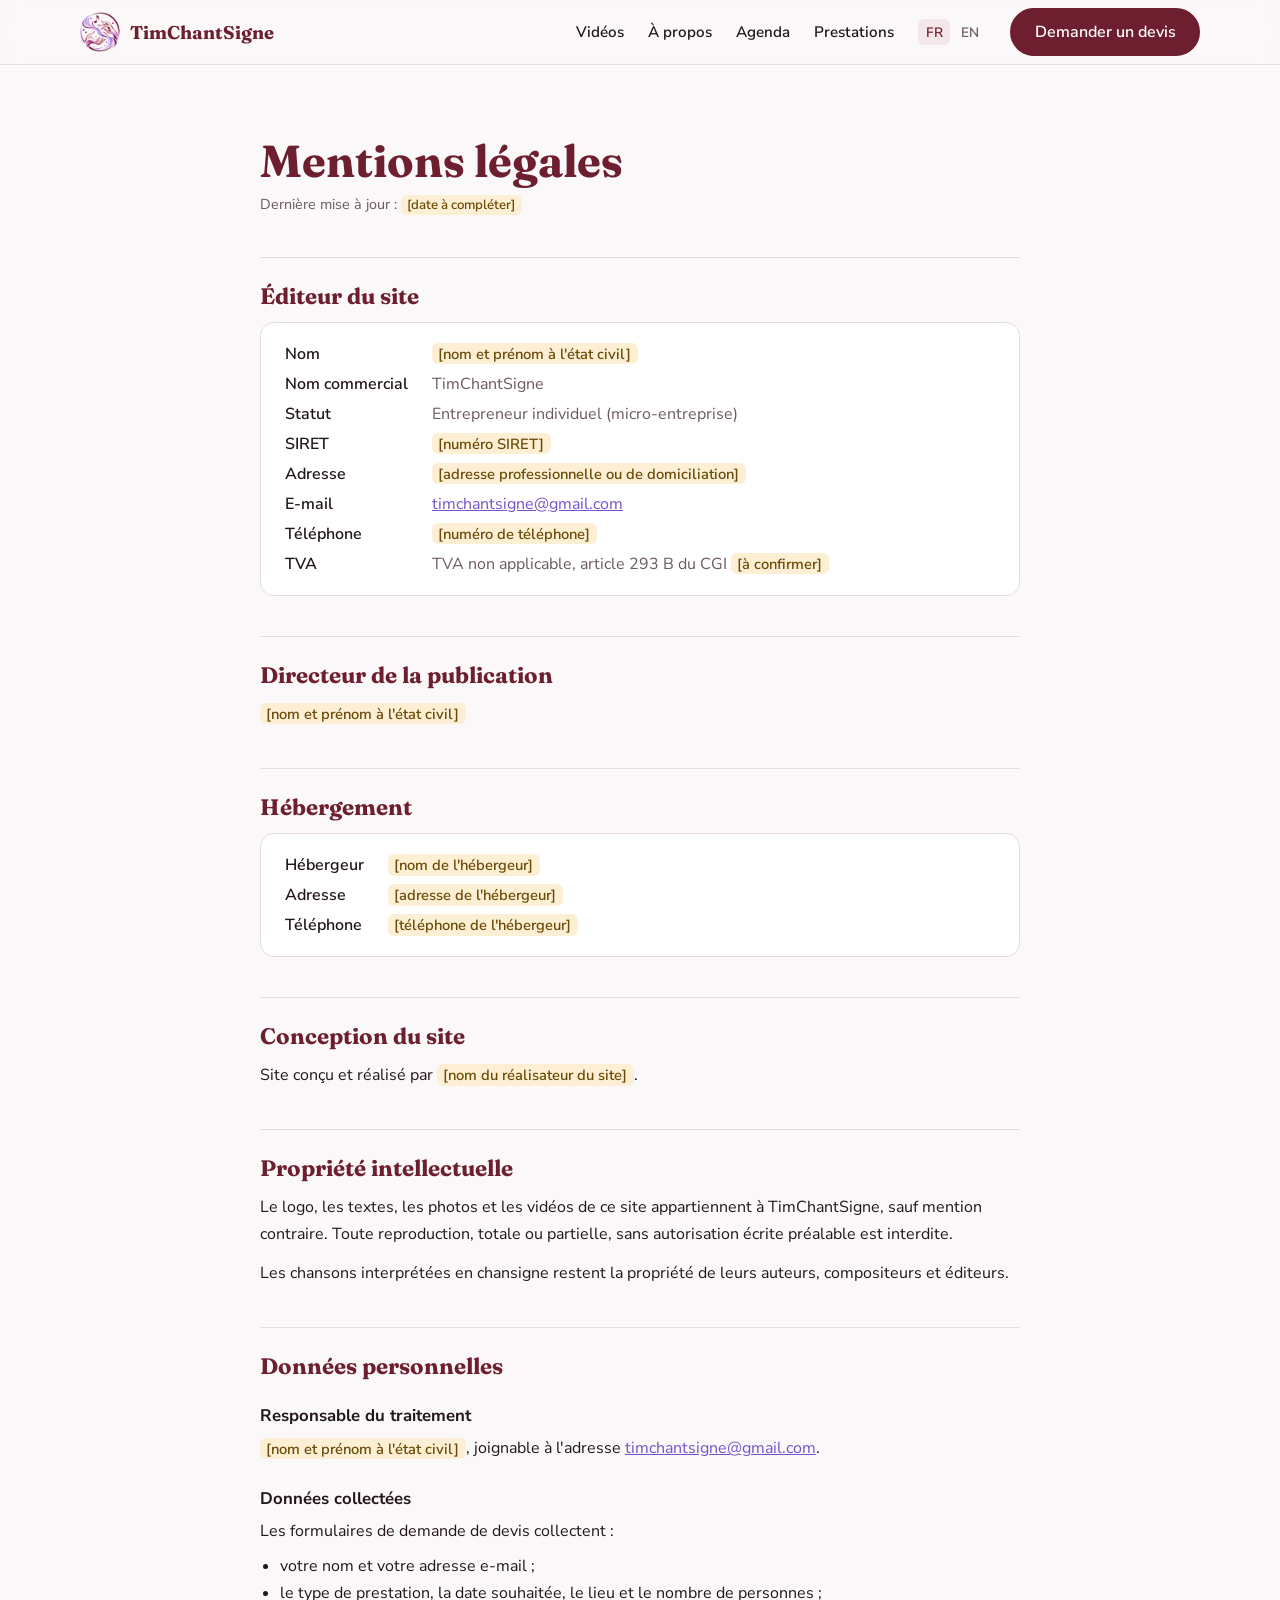
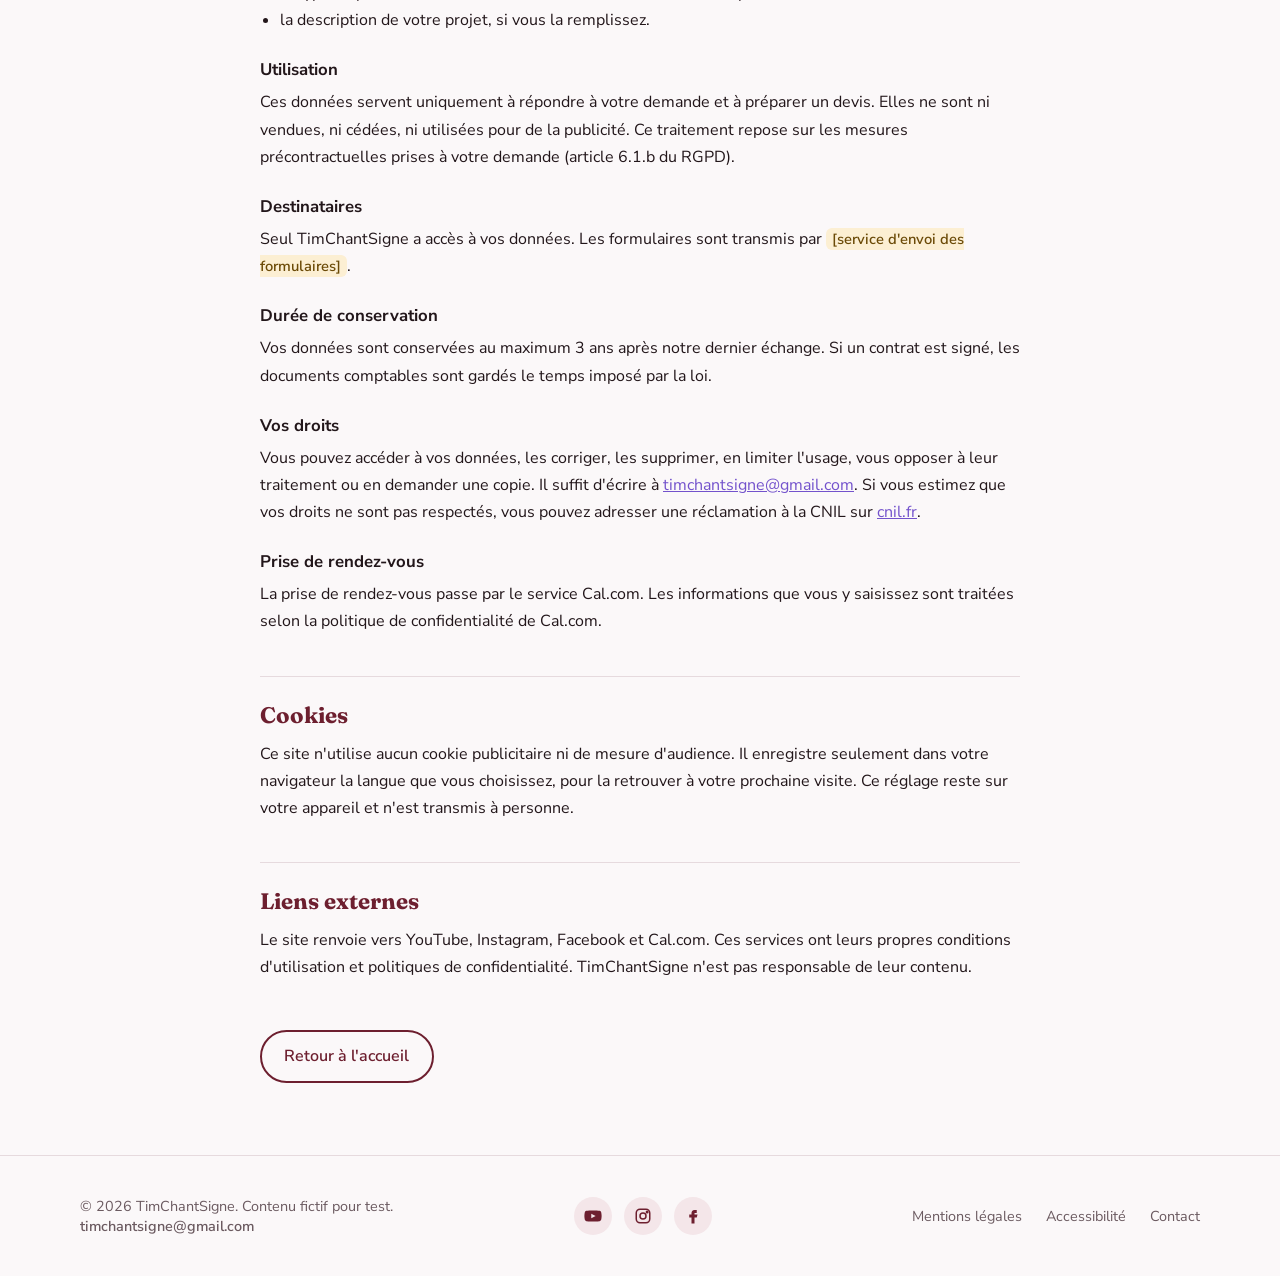
==== mentions-legales.html @ 647e071f "Mentions légales et masquage des témoignages Nouvelle page mentions-legales.html (FR / EN) avec poli" ====
<!DOCTYPE html>
<html lang="fr">

<head>
    <meta charset="UTF-8">
    <meta name="viewport" content="width=device-width, initial-scale=1.0">
    <title>Mentions légales | TimChantSigne</title>
    <link rel="icon" href="assets/favicon.ico" sizes="48x48">
    <link rel="icon" href="assets/favicon.svg" type="image/svg+xml">
    <link rel="icon" type="image/png" sizes="32x32" href="assets/favicon-32x32.png">
    <link rel="icon" type="image/png" sizes="16x16" href="assets/favicon-16x16.png">
    <link rel="apple-touch-icon" href="assets/apple-touch-icon.png">
    <link rel="manifest" href="assets/site.webmanifest">
    <meta name="theme-color" content="#6B1A2B">
    <link rel="preconnect" href="https://fonts.googleapis.com">
    <link rel="preconnect" href="https://fonts.gstatic.com" crossorigin>
    <link href="https://fonts.googleapis.com/css2?family=Fraunces:opsz,wght@9..144,500;9..144,700&family=Nunito+Sans:wght@400;600&display=swap" rel="stylesheet">
    <link rel="stylesheet" href="style.css">
</head>

<body>
    <nav class="nav" aria-label="Navigation principale">
        <div class="conteneur">
            <a href="index.html" class="nav__marque">
                <img src="assets/logo-transparent.png" alt="">
                TimChantSigne
            </a>
            <ul class="nav__liens">
                <li><a href="index.html#videos">Vidéos</a></li>
                <li><a href="index.html#apropos">À propos</a></li>
                <li><a href="index.html#agenda">Agenda</a></li>
                <li><a href="index.html#prestations">Prestations</a></li>
            </ul>
            <div class="langues" aria-label="Langue">
                <a href="#" aria-current="true" lang="fr">FR</a>
                <a href="#" lang="en">EN</a>
            </div>
            <a href="index.html#prestations" class="btn">Demander un devis</a>
        </div>
    </nav>

    <main class="legal">
        <div data-langue="fr">
            <h1>Mentions légales</h1>
            <p class="legal__maj">Dernière mise à jour : <span class="a-remplir">[date à compléter]</span></p>

            <h2>Éditeur du site</h2>
            <dl class="fiche">
                <dt>Nom</dt><dd><span class="a-remplir">[nom et prénom à l'état civil]</span></dd>
                <dt>Nom commercial</dt><dd>TimChantSigne</dd>
                <dt>Statut</dt><dd>Entrepreneur individuel (micro-entreprise)</dd>
                <dt>SIRET</dt><dd><span class="a-remplir">[numéro SIRET]</span></dd>
                <dt>Adresse</dt><dd><span class="a-remplir">[adresse professionnelle ou de domiciliation]</span></dd>
                <dt>E-mail</dt><dd><a href="mailto:timchantsigne@gmail.com">timchantsigne@gmail.com</a></dd>
                <dt>Téléphone</dt><dd><span class="a-remplir">[numéro de téléphone]</span></dd>
                <dt>TVA</dt><dd>TVA non applicable, article 293 B du CGI <span class="a-remplir">[à confirmer]</span></dd>
            </dl>

            <h2>Directeur de la publication</h2>
            <p><span class="a-remplir">[nom et prénom à l'état civil]</span></p>

            <h2>Hébergement</h2>
            <dl class="fiche">
                <dt>Hébergeur</dt><dd><span class="a-remplir">[nom de l'hébergeur]</span></dd>
                <dt>Adresse</dt><dd><span class="a-remplir">[adresse de l'hébergeur]</span></dd>
                <dt>Téléphone</dt><dd><span class="a-remplir">[téléphone de l'hébergeur]</span></dd>
            </dl>

            <h2>Conception du site</h2>
            <p>Site conçu et réalisé par <span class="a-remplir">[nom du réalisateur du site]</span>.</p>

            <h2>Propriété intellectuelle</h2>
            <p>
                Le logo, les textes, les photos et les vidéos de ce site appartiennent à TimChantSigne, sauf mention
                contraire. Toute reproduction, totale ou partielle, sans autorisation écrite préalable est interdite.
            </p>
            <p>
                Les chansons interprétées en chansigne restent la propriété de leurs auteurs, compositeurs et éditeurs.
            </p>

            <h2 id="donnees">Données personnelles</h2>
            <h3>Responsable du traitement</h3>
            <p>
                <span class="a-remplir">[nom et prénom à l'état civil]</span>, joignable à l'adresse
                <a href="mailto:timchantsigne@gmail.com">timchantsigne@gmail.com</a>.
            </p>
            <h3>Données collectées</h3>
            <p>Les formulaires de demande de devis collectent :</p>
            <ul>
                <li>votre nom et votre adresse e-mail ;</li>
                <li>le type de prestation, la date souhaitée, le lieu et le nombre de personnes ;</li>
                <li>la description de votre projet, si vous la remplissez.</li>
            </ul>
            <h3>Utilisation</h3>
            <p>
                Ces données servent uniquement à répondre à votre demande et à préparer un devis. Elles ne sont ni
                vendues, ni cédées, ni utilisées pour de la publicité. Ce traitement repose sur les mesures
                précontractuelles prises à votre demande (article 6.1.b du RGPD).
            </p>
            <h3>Destinataires</h3>
            <p>
                Seul TimChantSigne a accès à vos données. Les formulaires sont transmis par
                <span class="a-remplir">[service d'envoi des formulaires]</span>.
            </p>
            <h3>Durée de conservation</h3>
            <p>
                Vos données sont conservées au maximum 3 ans après notre dernier échange. Si un contrat est
                signé, les documents comptables sont gardés le temps imposé par la loi.
            </p>
            <h3>Vos droits</h3>
            <p>
                Vous pouvez accéder à vos données, les corriger, les supprimer, en limiter l'usage, vous opposer à
                leur traitement ou en demander une copie. Il suffit d'écrire à
                <a href="mailto:timchantsigne@gmail.com">timchantsigne@gmail.com</a>. Si vous estimez que vos droits
                ne sont pas respectés, vous pouvez adresser une réclamation à la CNIL sur
                <a href="https://www.cnil.fr" target="_blank" rel="noopener">cnil.fr</a>.
            </p>
            <h3>Prise de rendez-vous</h3>
            <p>
                La prise de rendez-vous passe par le service Cal.com. Les informations que vous y saisissez sont
                traitées selon la politique de confidentialité de Cal.com.
            </p>

            <h2>Cookies</h2>
            <p>
                Ce site n'utilise aucun cookie publicitaire ni de mesure d'audience. Il enregistre seulement dans
                votre navigateur la langue que vous choisissez, pour la retrouver à votre prochaine visite. Ce
                réglage reste sur votre appareil et n'est transmis à personne.
            </p>

            <h2>Liens externes</h2>
            <p>
                Le site renvoie vers YouTube, Instagram, Facebook et Cal.com. Ces services ont leurs propres
                conditions d'utilisation et politiques de confidentialité. TimChantSigne n'est pas responsable de
                leur contenu.
            </p>
        </div>

        <div data-langue="en" hidden>
            <h1>Legal notice</h1>
            <p class="legal__maj">Last updated: <span class="a-remplir">[date to fill in]</span></p>

            <h2>Site publisher</h2>
            <dl class="fiche">
                <dt>Name</dt><dd><span class="a-remplir">[legal first and last name]</span></dd>
                <dt>Trade name</dt><dd>TimChantSigne</dd>
                <dt>Status</dt><dd>Sole trader (French micro-entreprise)</dd>
                <dt>SIRET</dt><dd><span class="a-remplir">[SIRET number]</span></dd>
                <dt>Address</dt><dd><span class="a-remplir">[business or registered address]</span></dd>
                <dt>Email</dt><dd><a href="mailto:timchantsigne@gmail.com">timchantsigne@gmail.com</a></dd>
                <dt>Phone</dt><dd><span class="a-remplir">[phone number]</span></dd>
                <dt>VAT</dt><dd>VAT not applicable, article 293 B of the French Tax Code <span class="a-remplir">[to be confirmed]</span></dd>
            </dl>

            <h2>Publication director</h2>
            <p><span class="a-remplir">[legal first and last name]</span></p>

            <h2>Hosting</h2>
            <dl class="fiche">
                <dt>Host</dt><dd><span class="a-remplir">[host name]</span></dd>
                <dt>Address</dt><dd><span class="a-remplir">[host address]</span></dd>
                <dt>Phone</dt><dd><span class="a-remplir">[host phone number]</span></dd>
            </dl>

            <h2>Website design</h2>
            <p>Website designed and built by <span class="a-remplir">[name of the site developer]</span>.</p>

            <h2>Intellectual property</h2>
            <p>
                The logo, texts, photos and videos on this site belong to TimChantSigne unless stated otherwise.
                Any full or partial reproduction without prior written permission is prohibited.
            </p>
            <p>
                Songs performed in sign-song remain the property of their authors, composers and publishers.
            </p>

            <h2 id="donnees-en">Personal data</h2>
            <h3>Data controller</h3>
            <p>
                <span class="a-remplir">[legal first and last name]</span>, who can be reached at
                <a href="mailto:timchantsigne@gmail.com">timchantsigne@gmail.com</a>.
            </p>
            <h3>Data collected</h3>
            <p>The quote request forms collect:</p>
            <ul>
                <li>your name and email address;</li>
                <li>the type of service, preferred date, location and number of people;</li>
                <li>a description of your project, if you provide one.</li>
            </ul>
            <h3>Use</h3>
            <p>
                This data is only used to reply to your request and prepare a quote. It is never sold, shared or
                used for advertising. This processing is based on pre-contractual steps taken at your request
                (article 6.1.b of the GDPR).
            </p>
            <h3>Recipients</h3>
            <p>
                Only TimChantSigne has access to your data. Forms are sent through
                <span class="a-remplir">[form sending service]</span>.
            </p>
            <h3>Retention period</h3>
            <p>
                Your data is kept for no more than 3 years after our last exchange. If a contract is signed,
                accounting records are kept for the period required by law.
            </p>
            <h3>Your rights</h3>
            <p>
                You can access, correct or delete your data, restrict or object to its use, or ask for a copy.
                Just write to <a href="mailto:timchantsigne@gmail.com">timchantsigne@gmail.com</a>. If you believe
                your rights are not respected, you can file a complaint with the CNIL, the French data protection
                authority, at <a href="https://www.cnil.fr" target="_blank" rel="noopener">cnil.fr</a>.
            </p>
            <h3>Booking a call</h3>
            <p>
                Appointments are booked through Cal.com. The information you enter there is handled under the
                Cal.com privacy policy.
            </p>

            <h2>Cookies</h2>
            <p>
                This site uses no advertising or analytics cookies. It only stores the language you choose in your
                browser, so it is remembered on your next visit. This setting stays on your device and is never
                shared.
            </p>

            <h2>External links</h2>
            <p>
                The site links to YouTube, Instagram, Facebook and Cal.com. These services have their own terms of
                use and privacy policies. TimChantSigne is not responsible for their content.
            </p>
        </div>

        <p style="margin-top:3rem"><a href="index.html" class="btn btn--contour">Retour à l'accueil</a></p>
    </main>

    <footer class="pied">
        <div class="conteneur">
            <div>
                <p>© 2026 TimChantSigne. Contenu fictif pour test.</p>
                <p><a class="pied__mail" href="mailto:timchantsigne@gmail.com" style="margin:0">timchantsigne@gmail.com</a></p>
            </div>
            <div class="reseaux">
                <a href="https://www.youtube.com/@TimChantSigne" aria-label="YouTube" target="_blank" rel="noopener"><svg width="18" height="18" viewBox="0 0 24 24" fill="currentColor" aria-hidden="true"><path d="M23 7.2a3 3 0 0 0-2.1-2.1C19 4.6 12 4.6 12 4.6s-7 0-8.9.5A3 3 0 0 0 1 7.2 31 31 0 0 0 .5 12 31 31 0 0 0 1 16.8a3 3 0 0 0 2.1 2.1c1.9.5 8.9.5 8.9.5s7 0 8.9-.5a3 3 0 0 0 2.1-2.1 31 31 0 0 0 .5-4.8 31 31 0 0 0-.5-4.8zM9.7 15.1V8.9l5.8 3.1-5.8 3.1z"/></svg></a>
                <a href="#" aria-label="Instagram"><svg width="18" height="18" viewBox="0 0 24 24" fill="none" stroke="currentColor" stroke-width="2" aria-hidden="true"><rect x="3" y="3" width="18" height="18" rx="5"/><circle cx="12" cy="12" r="4"/><circle cx="17.5" cy="6.5" r="1" fill="currentColor"/></svg></a>
                <a href="#" aria-label="Facebook"><svg width="18" height="18" viewBox="0 0 24 24" fill="currentColor" aria-hidden="true"><path d="M14 8h3V4h-3c-2.8 0-4 1.8-4 4.3V10H7v4h3v8h4v-8h3l1-4h-4V8.6c0-.4.3-.6.6-.6z"/></svg></a>
            </div>
            <nav aria-label="Liens secondaires">
                <a href="mentions-legales.html">Mentions légales</a>
                <a href="#">Accessibilité</a>
                <a href="index.html#prestations">Contact</a>
            </nav>
        </div>
    </footer>
    <script src="script.js"></script>
</body>

</html>
---- style.css ----
:root {
    --bordeaux: #6B1A2B;
    --bordeaux-clair: #8E2446;
    --lavande: #9B7FE0;
    --lavande-pale: #EEE7FB;
    --creme: #FFFBF8;
    --texte: #2B1A20;
}

* { box-sizing: border-box; margin: 0; padding: 0; }

body {
    font-family: "Nunito Sans", system-ui, sans-serif;
    color: var(--texte);
    background: var(--creme);
}

.banniere {
    position: relative;
    overflow: hidden;
    display: flex;
    align-items: center;
    gap: clamp(1.5rem, 5vw, 4rem);
    padding: clamp(2rem, 6vw, 5rem) clamp(1rem, 8vw, 7rem);
    background:
        radial-gradient(circle at 15% 50%, #fff 0%, transparent 45%),
        linear-gradient(120deg, var(--creme) 0%, var(--lavande-pale) 60%, #F6E3EA 100%);
    border-bottom: 4px solid var(--bordeaux);
}

.banniere::after {
    content: "";
    position: absolute;
    right: -120px;
    bottom: -160px;
    width: 420px;
    height: 420px;
    border-radius: 50%;
    border: 3px solid var(--bordeaux);
    opacity: .12;
}

.banniere__logo {
    flex-shrink: 0;
    width: clamp(200px, 32vw, 400px);
    aspect-ratio: 1;
}

.banniere__logo img {
    width: 100%;
    height: 100%;
    object-fit: contain;
    filter: drop-shadow(0 10px 24px rgba(107, 26, 43, .15));
}

.banniere__texte { position: relative; z-index: 1; max-width: 640px; }

.surtitre {
    display: inline-block;
    font-size: .85rem;
    font-weight: 600;
    letter-spacing: .12em;
    text-transform: uppercase;
    color: var(--lavande);
    margin-bottom: .75rem;
}

h1 {
    font-family: "Fraunces", Georgia, serif;
    font-weight: 700;
    font-size: clamp(2.2rem, 5vw, 3.8rem);
    line-height: 1.05;
    color: var(--bordeaux);
    margin-bottom: 1rem;
}

h1 em { font-style: italic; font-weight: 500; color: var(--bordeaux-clair); }

.accroche {
    font-size: clamp(1rem, 1.6vw, 1.2rem);
    line-height: 1.6;
    margin-bottom: 1.75rem;
}

.actions { display: flex; flex-wrap: wrap; gap: .75rem; }

.bouton {
    display: inline-block;
    padding: .8rem 1.6rem;
    border-radius: 999px;
    font-weight: 600;
    text-decoration: none;
    transition: transform .15s ease, box-shadow .15s ease;
}

.bouton:hover { transform: translateY(-2px); }

.bouton--plein {
    background: var(--bordeaux);
    color: #fff;
    box-shadow: 0 6px 18px rgba(107, 26, 43, .3);
}

.bouton--contour {
    border: 2px solid var(--bordeaux);
    color: var(--bordeaux);
}

@media (max-width: 720px) {
    .banniere { flex-direction: column; text-align: center; }
    .actions { justify-content: center; }
}

/* ===== Reste de la page : couleurs de la charte ===== */
:root {
    --c-bordeaux: #6D1F2F;
    --c-violet: #7352CC;
    --c-encre: #22161A;
    --c-texte-2: #6B5A60;
    --c-bordure: #E6DADE;
    --c-papier: #FBF8F9;
    --c-carte: #FFFFFF;
    --c-rose: #F4E6E9;
    --c-lilas: #EEE9FA;
    --c-sur-bordeaux: #FFFFFF;
    --ok-fond: #DDF1E3; --ok-texte: #14532D;
    --warn-fond: #FCEFD3; --warn-texte: #6B4A07;
    --err-fond: #FADADD; --err-texte: #7F1D1D;
}

@media (prefers-color-scheme: dark) {
    :root {
        --c-bordeaux: #E08D9C;
        --c-violet: #AE9BF2;
        --c-encre: #F3EBEE;
        --c-texte-2: #B7A6AC;
        --c-bordure: #3A2B31;
        --c-papier: #170F12;
        --c-carte: #211619;
        --c-rose: #3A1A21;
        --c-lilas: #2A2142;
        --c-sur-bordeaux: #170F12;
        color-scheme: dark;
        --ok-fond: #14532D; --ok-texte: #DDF1E3;
        --warn-fond: #6B4A07; --warn-texte: #FCEFD3;
        --err-fond: #7F1D1D; --err-texte: #FADADD;
    }
}

@media (prefers-color-scheme: dark) {
    .nav__marque img { background: #FBF8F9; border-radius: 50%; padding: 3px; }
}

body { background: var(--c-papier); color: var(--c-encre); }
.banniere { color: var(--texte); }

.conteneur { width: min(1120px, 100% - 2rem); margin-inline: auto; }
.section { padding: clamp(3rem, 8vw, 5.5rem) 0; }
.section--teinte { background: var(--c-rose); }

.section__tete { max-width: 640px; margin-bottom: 2.5rem; }
.section__surtitre {
    font-size: .8rem; font-weight: 600; letter-spacing: .12em;
    text-transform: uppercase; color: var(--c-violet);
}
.section h2 {
    font-family: "Fraunces", Georgia, serif; font-weight: 700;
    font-size: clamp(1.8rem, 4vw, 2.6rem); line-height: 1.15;
    color: var(--c-bordeaux); margin: .4rem 0 .8rem;
}
.section h3 { font-family: "Fraunces", Georgia, serif; font-weight: 500; font-size: 1.25rem; }
.texte-2 { color: var(--c-texte-2); line-height: 1.6; }

/* Navigation */
.nav {
    position: sticky; top: 0; z-index: 10;
    background: color-mix(in srgb, var(--c-papier) 88%, transparent);
    backdrop-filter: blur(10px);
    border-bottom: 1px solid var(--c-bordure);
}
.nav .conteneur { display: flex; align-items: center; gap: 1.5rem; height: 64px; }
.nav__marque {
    display: flex; align-items: center; gap: .6rem; margin-right: auto;
    font-family: "Fraunces", Georgia, serif; font-weight: 700; font-size: 1.15rem;
    color: var(--c-bordeaux); text-decoration: none;
}
.nav__marque img { width: 40px; height: 40px; }
.nav__liens { display: flex; gap: 1.5rem; list-style: none; }
.nav__liens a { color: var(--c-encre); text-decoration: none; font-weight: 600; font-size: .95rem; }
.nav__liens a:hover { color: var(--c-violet); }

.btn {
    display: inline-block; padding: .7rem 1.4rem; border-radius: 999px;
    font: inherit; font-weight: 600; text-decoration: none; cursor: pointer; white-space: nowrap;
    border: 2px solid var(--c-bordeaux); background: var(--c-bordeaux); color: var(--c-sur-bordeaux);
    transition: transform .15s ease;
}
.btn:hover { transform: translateY(-2px); }
.btn--contour { background: transparent; color: var(--c-bordeaux); }

/* Chiffres */
.chiffres { background: #6D1F2F; color: #FFFFFF; padding: 2.5rem 0; }
.chiffres .conteneur { display: grid; grid-template-columns: repeat(auto-fit, minmax(180px, 1fr)); gap: 1.5rem; text-align: center; }
.chiffres strong { display: block; font-family: "Fraunces", Georgia, serif; font-size: 2.4rem; color: #C9B8FF; }
.chiffres span { font-size: .95rem; opacity: .9; }

/* Cartes */
.grille { display: grid; grid-template-columns: repeat(auto-fit, minmax(260px, 1fr)); gap: 1.5rem; }
.carte {
    background: var(--c-carte); border: 1px solid var(--c-bordure);
    border-radius: 18px; overflow: hidden; display: flex; flex-direction: column;
}
.carte__corps { padding: 1.25rem 1.4rem 1.5rem; display: flex; flex-direction: column; gap: .6rem; flex: 1; }

.tag {
    align-self: flex-start; font-size: .75rem; font-weight: 600;
    padding: .25rem .7rem; border-radius: 999px; white-space: nowrap;
}
.tag--rose { background: var(--c-rose); color: var(--c-bordeaux); }
.tag--lilas { background: var(--c-lilas); color: var(--c-violet); }
.tag--ok { background: var(--ok-fond); color: var(--ok-texte); }
.tag--warn { background: var(--warn-fond); color: var(--warn-texte); }
.tag--err { background: var(--err-fond); color: var(--err-texte); }

.vignette {
    position: relative; aspect-ratio: 16 / 9;
    display: grid; place-items: center;
    background: linear-gradient(135deg, #6D1F2F, #7352CC);
}
.vignette--2 { background: linear-gradient(135deg, #7352CC, #C9B8FF); }
.vignette--3 { background: linear-gradient(135deg, #22161A, #6D1F2F); }
.vignette__play {
    width: 56px; height: 56px; border-radius: 50%;
    background: rgba(255, 255, 255, .92); display: grid; place-items: center;
}
.vignette__duree {
    position: absolute; right: .6rem; bottom: .6rem; font-size: .75rem; font-weight: 600;
    background: rgba(0, 0, 0, .6); color: #fff; padding: .15rem .5rem; border-radius: 6px;
}
.carte__meta { font-size: .85rem; color: var(--c-texte-2); margin-top: auto; }

/* A propos */
.apropos { display: grid; grid-template-columns: 1.2fr 1fr; gap: clamp(2rem, 5vw, 4rem); align-items: center; }
.apropos p + p { margin-top: 1rem; }
.citation {
    background: var(--c-lilas); border-radius: 18px; padding: 2rem;
    border-left: 5px solid var(--c-violet);
}
.citation blockquote {
    font-family: "Fraunces", Georgia, serif; font-size: 1.35rem; line-height: 1.4;
    color: var(--c-encre); font-style: italic;
}
.citation figcaption { margin-top: 1rem; color: var(--c-texte-2); font-weight: 600; }

/* Agenda */
.agenda { list-style: none; display: flex; flex-direction: column; gap: 1rem; }
.agenda li {
    display: grid; grid-template-columns: auto 1fr auto; gap: 1.25rem; align-items: center;
    background: var(--c-carte); border: 1px solid var(--c-bordure); border-radius: 16px; padding: 1rem 1.25rem;
}
.date {
    width: 64px; text-align: center; border-radius: 12px; padding: .45rem 0;
    background: var(--c-rose); color: var(--c-bordeaux); line-height: 1.1;
}
.date strong { display: block; font-family: "Fraunces", Georgia, serif; font-size: 1.6rem; }
.date span { font-size: .75rem; font-weight: 600; text-transform: uppercase; }
.agenda h3 { font-size: 1.1rem; }
.agenda li .tag { align-self: center; }

/* Ateliers */
.prix { font-family: "Fraunces", Georgia, serif; font-size: 2rem; color: var(--c-bordeaux); }
.prix small { font-family: "Nunito Sans", sans-serif; font-size: .9rem; color: var(--c-texte-2); }
.liste { list-style: none; display: flex; flex-direction: column; gap: .45rem; margin: .4rem 0 1rem; }
.liste li::before { content: "✓"; color: var(--c-violet); font-weight: 700; margin-right: .5rem; }
.carte--vedette { border: 2px solid var(--c-violet); }
.carte .btn { margin-top: auto; text-align: center; }

/* Temoignages */
.temoin { padding: 1.5rem; }
.temoin p { line-height: 1.6; }
.temoin footer { margin-top: 1rem; display: flex; align-items: center; gap: .75rem; font-weight: 600; }
.avatar {
    width: 40px; height: 40px; border-radius: 50%; display: grid; place-items: center;
    background: var(--c-lilas); color: var(--c-violet); font-weight: 700;
}
.temoin footer span { display: block; font-weight: 400; font-size: .85rem; color: var(--c-texte-2); }
.temoin footer .avatar { display: grid; color: var(--c-violet); font-weight: 700; font-size: 1rem; }

/* Newsletter */
.newsletter { background: #6D1F2F; color: #FFFFFF; border-radius: 24px; padding: clamp(2rem, 5vw, 3.5rem); text-align: center; }
.section .newsletter h2 { color: #FFFFFF; }
.newsletter h2 em { color: #C9B8FF; }
.newsletter p { opacity: .9; max-width: 520px; margin: 0 auto 1.5rem; }
.newsletter form { display: flex; flex-wrap: wrap; gap: .75rem; justify-content: center; }
.newsletter input {
    flex: 1 1 240px; max-width: 340px; padding: .75rem 1.2rem; border-radius: 999px;
    border: 2px solid transparent; font: inherit;
}
.newsletter input:focus { outline: none; border-color: #C9B8FF; }
.newsletter .btn { background: #C9B8FF; border-color: #C9B8FF; color: #22161A; }

/* Pied de page */
.pied { border-top: 1px solid var(--c-bordure); padding: 2.5rem 0; color: var(--c-texte-2); font-size: .9rem; }
.pied .conteneur { display: flex; flex-wrap: wrap; gap: 1rem 2rem; justify-content: space-between; align-items: center; }
.pied a { color: var(--c-texte-2); text-decoration: none; margin-left: 1.25rem; }
.pied a:hover { color: var(--c-violet); }


/* Langues */
.langues { display: flex; gap: .25rem; font-size: .85rem; font-weight: 600; }
.langues a { color: var(--c-texte-2); text-decoration: none; padding: .2rem .45rem; border-radius: 6px; }
.langues a[aria-current="true"] { background: var(--c-rose); color: var(--c-bordeaux); }

/* Prestations : onglets */
.onglets {
    display: flex; flex-wrap: wrap; gap: .5rem; margin-bottom: 2rem;
    border-bottom: 1px solid var(--c-bordure); padding-bottom: 1rem;
}
.onglet {
    font: inherit; font-weight: 600; cursor: pointer;
    padding: .65rem 1.2rem; border-radius: 999px;
    border: 2px solid var(--c-bordure); background: var(--c-carte); color: var(--c-encre);
}
.onglet:hover { border-color: var(--c-violet); }
.onglet[aria-selected="true"] { background: var(--c-bordeaux); border-color: var(--c-bordeaux); color: var(--c-sur-bordeaux); }
.onglet:focus-visible, .champ input:focus-visible, .champ select:focus-visible, .champ textarea:focus-visible {
    outline: 3px solid var(--c-violet); outline-offset: 2px;
}

.panneau { display: grid; grid-template-columns: 1fr 1.1fr; gap: clamp(2rem, 5vw, 3.5rem); align-items: start; }
.panneau[hidden] { display: none; }
.panneau h3 { font-size: 1.6rem; color: var(--c-bordeaux); margin-bottom: .75rem; }
.panneau__tarif {
    margin: 1.25rem 0; padding: 1rem 1.25rem; border-radius: 14px;
    background: var(--c-lilas); color: var(--c-encre);
}
.panneau__tarif strong { color: var(--c-violet); }
.panneau .liste { margin-top: 1rem; }

/* Formulaire */
.formulaire { padding: clamp(1.25rem, 3vw, 2rem); gap: 1rem; display: grid; }
.formulaire h4 { font-family: "Fraunces", Georgia, serif; font-size: 1.25rem; font-weight: 500; }
.formulaire__ligne { display: grid; grid-template-columns: repeat(auto-fit, minmax(150px, 1fr)); gap: 1rem; }
.champ { display: flex; flex-direction: column; gap: .35rem; font-size: .9rem; font-weight: 600; }
.champ input, .champ select, .champ textarea {
    font: inherit; font-weight: 400; color: var(--c-encre);
    background: var(--c-papier); border: 1px solid var(--c-bordure);
    border-radius: 10px; padding: .65rem .8rem; width: 100%;
}
.champ textarea { resize: vertical; min-height: 100px; }
.formulaire .btn { justify-self: start; }
.formulaire__ok {
    padding: .75rem 1rem; border-radius: 10px;
    background: var(--ok-fond); color: var(--ok-texte); font-weight: 600;
}
.facultatif { font-weight: 400; color: var(--c-texte-2); }

/* Reseaux */
.reseaux { display: flex; gap: .75rem; }
.pied .reseaux a {
    margin: 0; width: 38px; height: 38px; border-radius: 50%; display: grid; place-items: center;
    background: var(--c-rose); color: var(--c-bordeaux);
}
.pied .reseaux a:hover { background: var(--c-lilas); color: var(--c-violet); }
.pied__mail { font-weight: 600; }

/* Video YouTube */
.video-vedette { display: grid; grid-template-columns: 1.5fr 1fr; gap: clamp(1.5rem, 4vw, 3rem); align-items: center; }
.lecteur {
    position: relative; aspect-ratio: 16 / 9; border-radius: 18px; overflow: hidden;
    background: #000000; box-shadow: 0 12px 40px rgba(109, 31, 47, .18);
}
.lecteur__bouton { all: unset; cursor: pointer; position: absolute; inset: 0; display: grid; place-items: center; }
.lecteur__bouton img { position: absolute; inset: 0; width: 100%; height: 100%; object-fit: cover; transition: transform .3s ease; }
.lecteur__bouton:hover img { transform: scale(1.03); }
.lecteur__bouton:focus-visible { outline: 3px solid var(--c-violet); outline-offset: -3px; }
.lecteur__play {
    position: relative; width: 76px; height: 76px; border-radius: 50%;
    background: rgba(255, 255, 255, .94); display: grid; place-items: center;
    box-shadow: 0 6px 24px rgba(0, 0, 0, .25);
}
.video-vedette__texte { display: flex; flex-direction: column; gap: .6rem; align-items: flex-start; }
.video-vedette__texte h3 { font-size: 2rem; color: var(--c-bordeaux); }
.video-vedette__actions { display: flex; flex-wrap: wrap; gap: .75rem; margin-top: .75rem; }

@media (max-width: 820px) {
    .video-vedette { grid-template-columns: 1fr; }
    .panneau { grid-template-columns: 1fr; }
    .nav__liens { display: none; }
    .nav .btn { padding: .5rem 1rem; font-size: .9rem; }
    .apropos { grid-template-columns: 1fr; }
    .agenda li { grid-template-columns: auto 1fr; }
    .agenda li .tag { grid-column: 2; justify-self: start; }
    .pied a { margin: 0 1.25rem 0 0; }
}

/* Pages de texte (mentions legales) */
.legal { width: min(760px, 100% - 2rem); margin-inline: auto; padding: clamp(2.5rem, 7vw, 4.5rem) 0; }
.legal h1 {
    font-family: "Fraunces", Georgia, serif; font-weight: 700;
    font-size: clamp(2rem, 5vw, 2.8rem); color: var(--c-bordeaux); margin-bottom: .5rem;
}
.legal h2 {
    font-family: "Fraunces", Georgia, serif; font-weight: 700; font-size: 1.4rem;
    color: var(--c-bordeaux); margin: 2.5rem 0 .75rem; padding-top: 1.5rem;
    border-top: 1px solid var(--c-bordure);
}
.legal h3 { font-size: 1.05rem; margin: 1.5rem 0 .5rem; }
.legal p, .legal li { line-height: 1.7; }
.legal p + p { margin-top: .75rem; }
.legal ul { padding-left: 1.25rem; margin: .5rem 0; }
.legal a { color: var(--c-violet); }
.legal .btn--contour { color: var(--c-bordeaux); }
.legal h2 { scroll-margin-top: 80px; }
.legal__maj { color: var(--c-texte-2); font-size: .9rem; }
.fiche {
    display: grid; grid-template-columns: max-content 1fr; gap: .5rem 1.5rem;
    background: var(--c-carte); border: 1px solid var(--c-bordure); border-radius: 14px; padding: 1.25rem 1.5rem;
}
.fiche dt { font-weight: 600; }
.fiche dd { color: var(--c-texte-2); }
.a-remplir {
    background: var(--warn-fond); color: var(--warn-texte);
    padding: .05rem .4rem; border-radius: 6px; font-weight: 600; font-size: .92em;
}
.formulaire__rgpd { font-size: .8rem; color: var(--c-texte-2); line-height: 1.5; }
.formulaire__rgpd a { color: var(--c-violet); }
[data-langue][hidden] { display: none; }

@media (max-width: 600px) {
    .fiche { grid-template-columns: 1fr; gap: .15rem; }
    .fiche dd { margin-bottom: .6rem; }
}
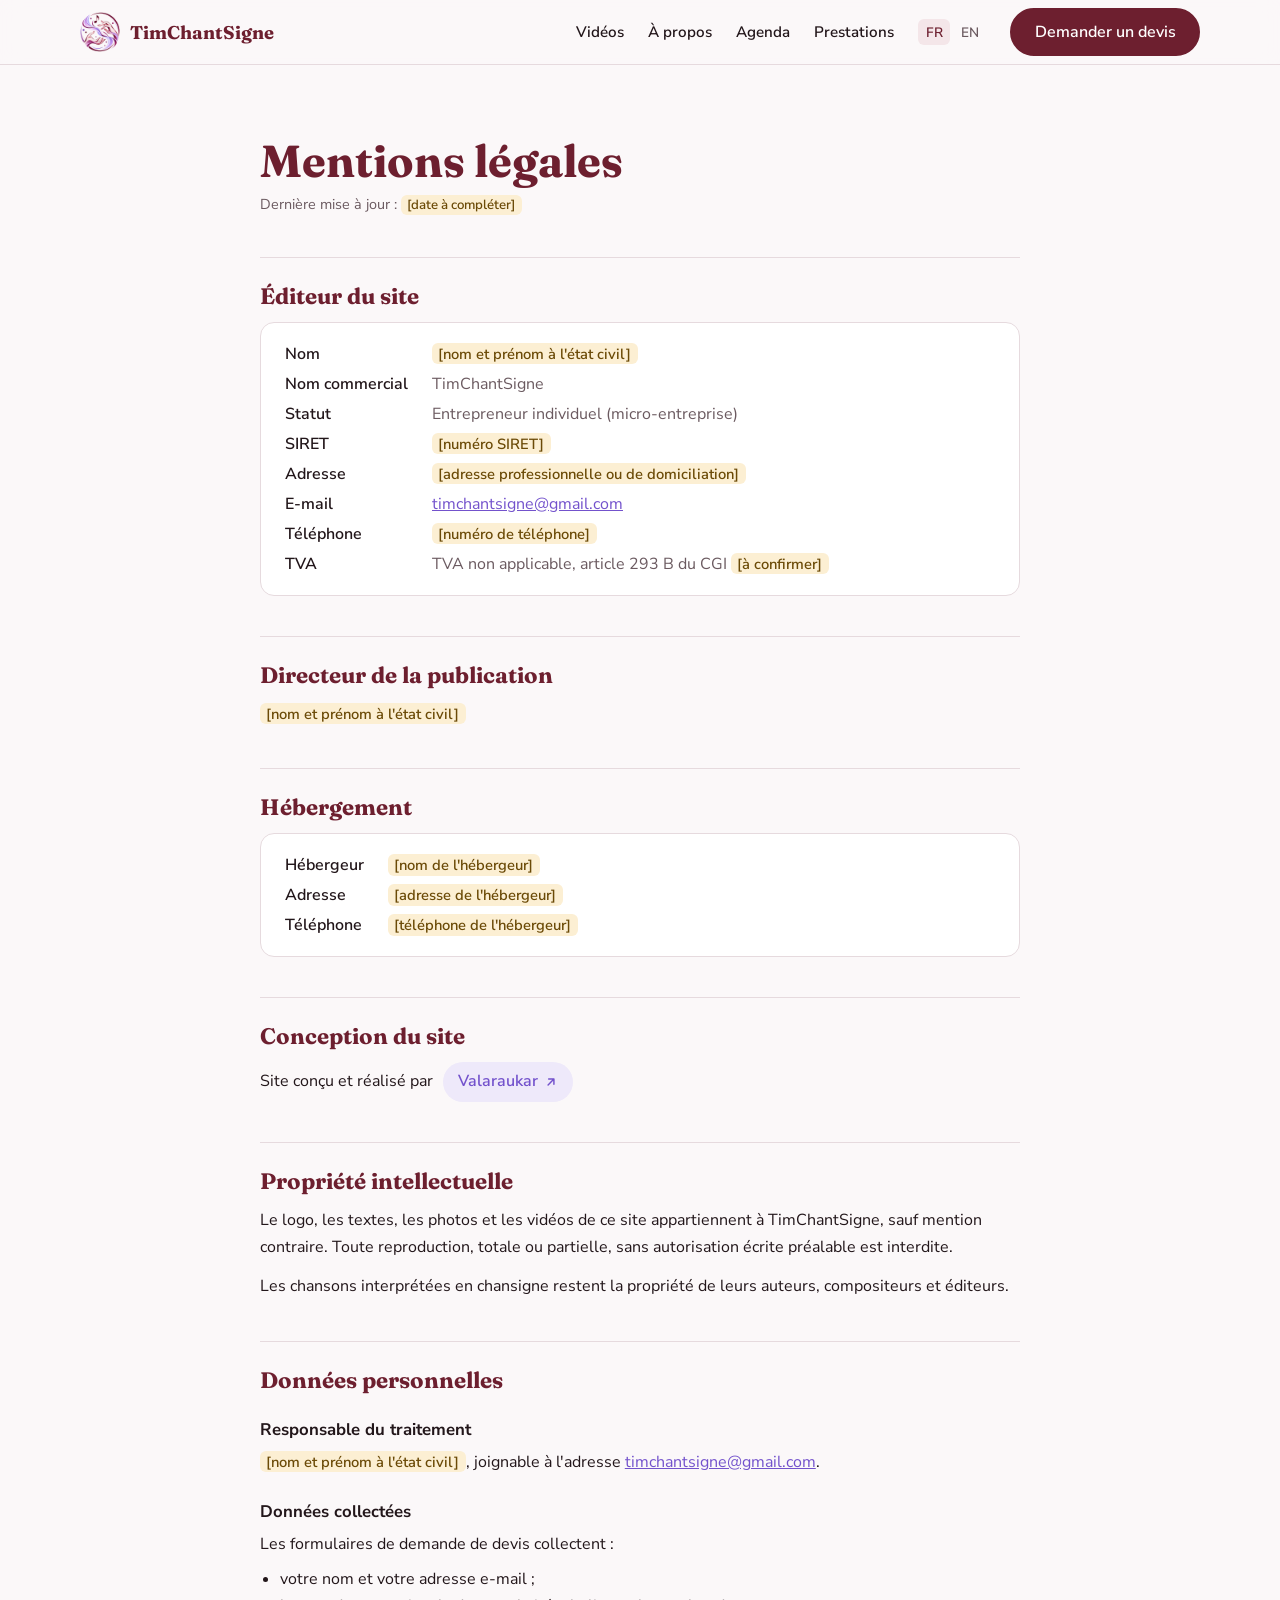
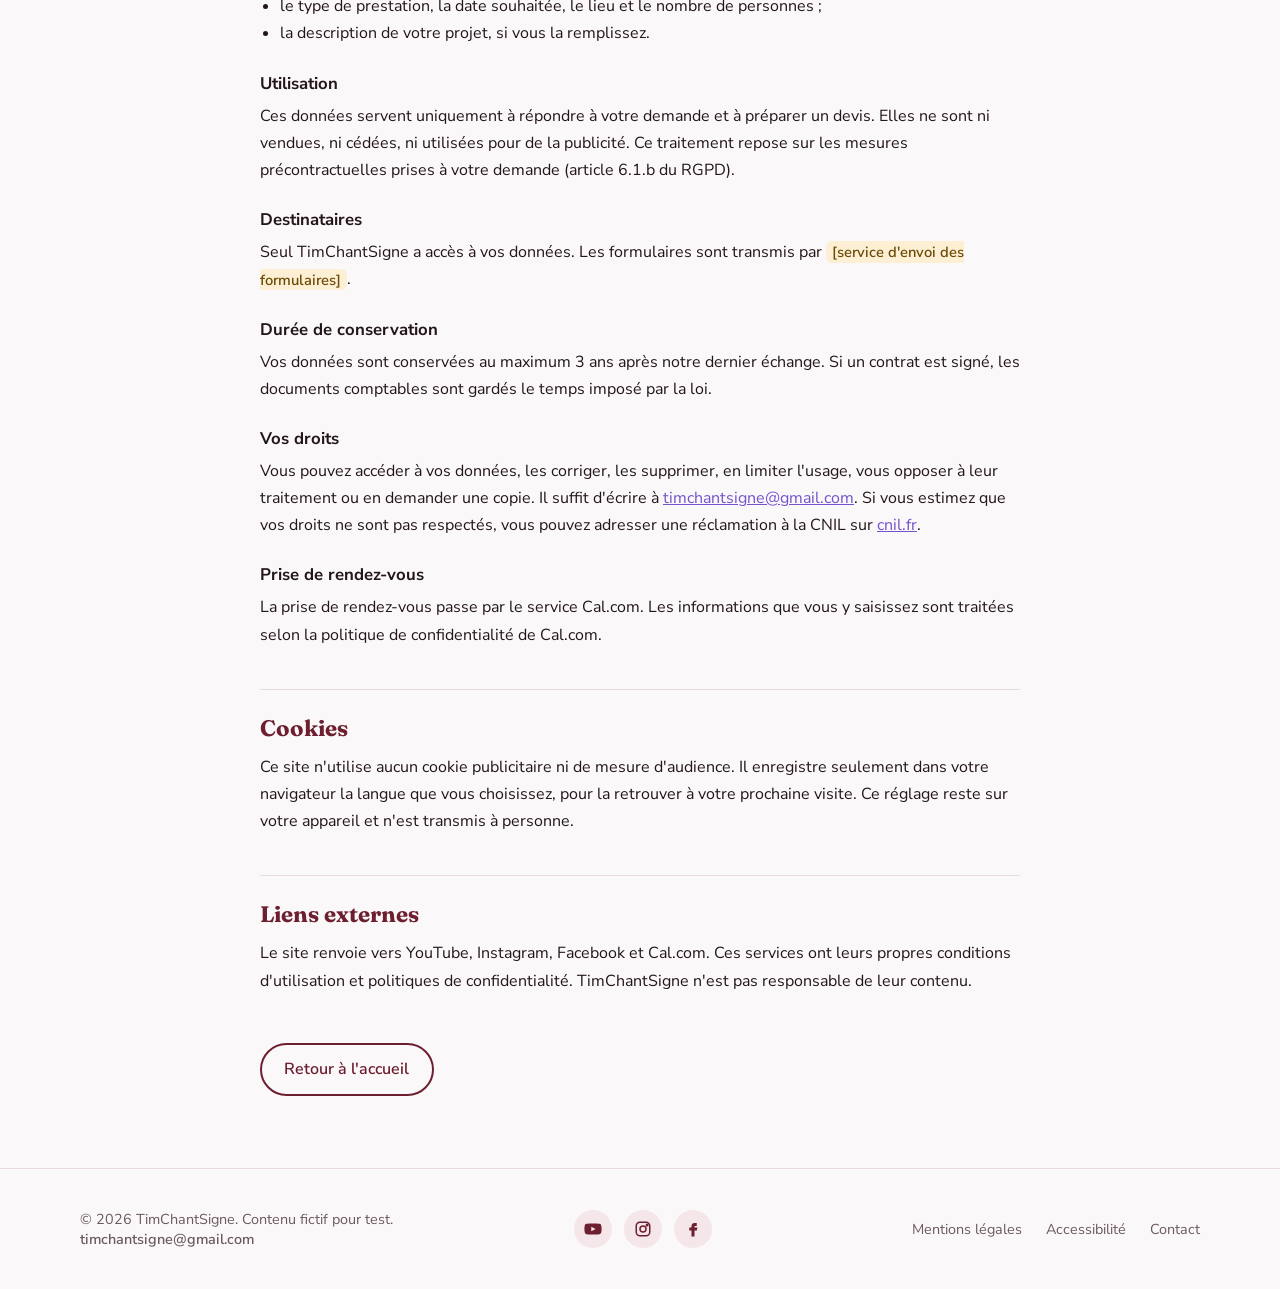
==== commit e9613291: "Liens Instagram et Facebook, crédit du réalisateur Les icônes Instagram et Facebook du pied de page " ====
--- a/mentions-legales.html
+++ b/mentions-legales.html
@@ -14,7 +14,9 @@
     <meta name="theme-color" content="#6B1A2B">
     <link rel="preconnect" href="https://fonts.googleapis.com">
     <link rel="preconnect" href="https://fonts.gstatic.com" crossorigin>
-    <link href="https://fonts.googleapis.com/css2?family=Fraunces:opsz,wght@9..144,500;9..144,700&family=Nunito+Sans:wght@400;600&display=swap" rel="stylesheet">
+    <link
+        href="https://fonts.googleapis.com/css2?family=Fraunces:opsz,wght@9..144,500;9..144,700&family=Nunito+Sans:wght@400;600&display=swap"
+        rel="stylesheet">
     <link rel="stylesheet" href="style.css">
 </head>
 
@@ -46,14 +48,22 @@
 
             <h2>Éditeur du site</h2>
             <dl class="fiche">
-                <dt>Nom</dt><dd><span class="a-remplir">[nom et prénom à l'état civil]</span></dd>
-                <dt>Nom commercial</dt><dd>TimChantSigne</dd>
-                <dt>Statut</dt><dd>Entrepreneur individuel (micro-entreprise)</dd>
-                <dt>SIRET</dt><dd><span class="a-remplir">[numéro SIRET]</span></dd>
-                <dt>Adresse</dt><dd><span class="a-remplir">[adresse professionnelle ou de domiciliation]</span></dd>
-                <dt>E-mail</dt><dd><a href="mailto:timchantsigne@gmail.com">timchantsigne@gmail.com</a></dd>
-                <dt>Téléphone</dt><dd><span class="a-remplir">[numéro de téléphone]</span></dd>
-                <dt>TVA</dt><dd>TVA non applicable, article 293 B du CGI <span class="a-remplir">[à confirmer]</span></dd>
+                <dt>Nom</dt>
+                <dd><span class="a-remplir">[nom et prénom à l'état civil]</span></dd>
+                <dt>Nom commercial</dt>
+                <dd>TimChantSigne</dd>
+                <dt>Statut</dt>
+                <dd>Entrepreneur individuel (micro-entreprise)</dd>
+                <dt>SIRET</dt>
+                <dd><span class="a-remplir">[numéro SIRET]</span></dd>
+                <dt>Adresse</dt>
+                <dd><span class="a-remplir">[adresse professionnelle ou de domiciliation]</span></dd>
+                <dt>E-mail</dt>
+                <dd><a href="mailto:timchantsigne@gmail.com">timchantsigne@gmail.com</a></dd>
+                <dt>Téléphone</dt>
+                <dd><span class="a-remplir">[numéro de téléphone]</span></dd>
+                <dt>TVA</dt>
+                <dd>TVA non applicable, article 293 B du CGI <span class="a-remplir">[à confirmer]</span></dd>
             </dl>
 
             <h2>Directeur de la publication</h2>
@@ -61,13 +71,16 @@
 
             <h2>Hébergement</h2>
             <dl class="fiche">
-                <dt>Hébergeur</dt><dd><span class="a-remplir">[nom de l'hébergeur]</span></dd>
-                <dt>Adresse</dt><dd><span class="a-remplir">[adresse de l'hébergeur]</span></dd>
-                <dt>Téléphone</dt><dd><span class="a-remplir">[téléphone de l'hébergeur]</span></dd>
+                <dt>Hébergeur</dt>
+                <dd><span class="a-remplir">[nom de l'hébergeur]</span></dd>
+                <dt>Adresse</dt>
+                <dd><span class="a-remplir">[adresse de l'hébergeur]</span></dd>
+                <dt>Téléphone</dt>
+                <dd><span class="a-remplir">[téléphone de l'hébergeur]</span></dd>
             </dl>
 
             <h2>Conception du site</h2>
-            <p>Site conçu et réalisé par <span class="a-remplir">[nom du réalisateur du site]</span>.</p>
+            <p class="credit">Site conçu et réalisé par <a class="credit__lien" href="https://valaraukar56.github.io/Portfo/Mathieu/index.html" target="_blank" rel="noopener" aria-label="Valaraukar, portfolio (nouvel onglet)">Valaraukar <svg width="14" height="14" viewBox="0 0 24 24" fill="none" stroke="currentColor" stroke-width="2.5" stroke-linecap="round" stroke-linejoin="round" aria-hidden="true"><path d="M7 17L17 7M8 7h9v9"/></svg></a></p>
 
             <h2>Propriété intellectuelle</h2>
             <p>
@@ -142,14 +155,23 @@
 
             <h2>Site publisher</h2>
             <dl class="fiche">
-                <dt>Name</dt><dd><span class="a-remplir">[legal first and last name]</span></dd>
-                <dt>Trade name</dt><dd>TimChantSigne</dd>
-                <dt>Status</dt><dd>Sole trader (French micro-entreprise)</dd>
-                <dt>SIRET</dt><dd><span class="a-remplir">[SIRET number]</span></dd>
-                <dt>Address</dt><dd><span class="a-remplir">[business or registered address]</span></dd>
-                <dt>Email</dt><dd><a href="mailto:timchantsigne@gmail.com">timchantsigne@gmail.com</a></dd>
-                <dt>Phone</dt><dd><span class="a-remplir">[phone number]</span></dd>
-                <dt>VAT</dt><dd>VAT not applicable, article 293 B of the French Tax Code <span class="a-remplir">[to be confirmed]</span></dd>
+                <dt>Name</dt>
+                <dd><span class="a-remplir">[legal first and last name]</span></dd>
+                <dt>Trade name</dt>
+                <dd>TimChantSigne</dd>
+                <dt>Status</dt>
+                <dd>Sole trader (French micro-entreprise)</dd>
+                <dt>SIRET</dt>
+                <dd><span class="a-remplir">[SIRET number]</span></dd>
+                <dt>Address</dt>
+                <dd><span class="a-remplir">[business or registered address]</span></dd>
+                <dt>Email</dt>
+                <dd><a href="mailto:timchantsigne@gmail.com">timchantsigne@gmail.com</a></dd>
+                <dt>Phone</dt>
+                <dd><span class="a-remplir">[phone number]</span></dd>
+                <dt>VAT</dt>
+                <dd>VAT not applicable, article 293 B of the French Tax Code <span class="a-remplir">[to be
+                        confirmed]</span></dd>
             </dl>
 
             <h2>Publication director</h2>
@@ -157,13 +179,16 @@
 
             <h2>Hosting</h2>
             <dl class="fiche">
-                <dt>Host</dt><dd><span class="a-remplir">[host name]</span></dd>
-                <dt>Address</dt><dd><span class="a-remplir">[host address]</span></dd>
-                <dt>Phone</dt><dd><span class="a-remplir">[host phone number]</span></dd>
+                <dt>Host</dt>
+                <dd><span class="a-remplir">[host name]</span></dd>
+                <dt>Address</dt>
+                <dd><span class="a-remplir">[host address]</span></dd>
+                <dt>Phone</dt>
+                <dd><span class="a-remplir">[host phone number]</span></dd>
             </dl>
 
             <h2>Website design</h2>
-            <p>Website designed and built by <span class="a-remplir">[name of the site developer]</span>.</p>
+            <p class="credit">Website designed and built by <a class="credit__lien" href="https://valaraukar56.github.io/Portfo/Mathieu/index.html" target="_blank" rel="noopener" aria-label="Valaraukar, portfolio (new tab)">Valaraukar <svg width="14" height="14" viewBox="0 0 24 24" fill="none" stroke="currentColor" stroke-width="2.5" stroke-linecap="round" stroke-linejoin="round" aria-hidden="true"><path d="M7 17L17 7M8 7h9v9"/></svg></a></p>
 
             <h2>Intellectual property</h2>
             <p>
@@ -237,12 +262,26 @@
         <div class="conteneur">
             <div>
                 <p>© 2026 TimChantSigne. Contenu fictif pour test.</p>
-                <p><a class="pied__mail" href="mailto:timchantsigne@gmail.com" style="margin:0">timchantsigne@gmail.com</a></p>
+                <p><a class="pied__mail" href="mailto:timchantsigne@gmail.com"
+                        style="margin:0">timchantsigne@gmail.com</a></p>
             </div>
             <div class="reseaux">
-                <a href="https://www.youtube.com/@TimChantSigne" aria-label="YouTube" target="_blank" rel="noopener"><svg width="18" height="18" viewBox="0 0 24 24" fill="currentColor" aria-hidden="true"><path d="M23 7.2a3 3 0 0 0-2.1-2.1C19 4.6 12 4.6 12 4.6s-7 0-8.9.5A3 3 0 0 0 1 7.2 31 31 0 0 0 .5 12 31 31 0 0 0 1 16.8a3 3 0 0 0 2.1 2.1c1.9.5 8.9.5 8.9.5s7 0 8.9-.5a3 3 0 0 0 2.1-2.1 31 31 0 0 0 .5-4.8 31 31 0 0 0-.5-4.8zM9.7 15.1V8.9l5.8 3.1-5.8 3.1z"/></svg></a>
-                <a href="#" aria-label="Instagram"><svg width="18" height="18" viewBox="0 0 24 24" fill="none" stroke="currentColor" stroke-width="2" aria-hidden="true"><rect x="3" y="3" width="18" height="18" rx="5"/><circle cx="12" cy="12" r="4"/><circle cx="17.5" cy="6.5" r="1" fill="currentColor"/></svg></a>
-                <a href="#" aria-label="Facebook"><svg width="18" height="18" viewBox="0 0 24 24" fill="currentColor" aria-hidden="true"><path d="M14 8h3V4h-3c-2.8 0-4 1.8-4 4.3V10H7v4h3v8h4v-8h3l1-4h-4V8.6c0-.4.3-.6.6-.6z"/></svg></a>
+                <a href="https://www.youtube.com/@TimChantSigne" aria-label="YouTube" target="_blank"
+                    rel="noopener"><svg width="18" height="18" viewBox="0 0 24 24" fill="currentColor"
+                        aria-hidden="true">
+                        <path
+                            d="M23 7.2a3 3 0 0 0-2.1-2.1C19 4.6 12 4.6 12 4.6s-7 0-8.9.5A3 3 0 0 0 1 7.2 31 31 0 0 0 .5 12 31 31 0 0 0 1 16.8a3 3 0 0 0 2.1 2.1c1.9.5 8.9.5 8.9.5s7 0 8.9-.5a3 3 0 0 0 2.1-2.1 31 31 0 0 0 .5-4.8 31 31 0 0 0-.5-4.8zM9.7 15.1V8.9l5.8 3.1-5.8 3.1z" />
+                    </svg></a>
+                <a href="https://www.instagram.com/timchantsigne/" aria-label="Instagram" target="_blank" rel="noopener"><svg width="18" height="18" viewBox="0 0 24 24" fill="none"
+                        stroke="currentColor" stroke-width="2" aria-hidden="true">
+                        <rect x="3" y="3" width="18" height="18" rx="5" />
+                        <circle cx="12" cy="12" r="4" />
+                        <circle cx="17.5" cy="6.5" r="1" fill="currentColor" />
+                    </svg></a>
+                <a href="https://www.facebook.com/profile.php?id=61595219916062" aria-label="Facebook" target="_blank" rel="noopener"><svg width="18" height="18" viewBox="0 0 24 24" fill="currentColor"
+                        aria-hidden="true">
+                        <path d="M14 8h3V4h-3c-2.8 0-4 1.8-4 4.3V10H7v4h3v8h4v-8h3l1-4h-4V8.6c0-.4.3-.6.6-.6z" />
+                    </svg></a>
             </div>
             <nav aria-label="Liens secondaires">
                 <a href="mentions-legales.html">Mentions légales</a>
@@ -254,4 +293,4 @@
     <script src="script.js"></script>
 </body>
 
-</html>
+</html>
--- a/style.css
+++ b/style.css
@@ -427,6 +427,21 @@
 .formulaire__rgpd a { color: var(--c-violet); }
 [data-langue][hidden] { display: none; }
 
+/* Credit du realisateur */
+.credit { display: flex; flex-wrap: wrap; align-items: center; gap: .6rem; }
+.legal .credit__lien {
+    display: inline-flex; align-items: center; gap: .35rem;
+    padding: .35rem .9rem; border-radius: 999px;
+    background: var(--c-lilas); color: var(--c-violet);
+    font-weight: 600; text-decoration: none;
+    border: 1px solid transparent;
+    transition: background .2s ease, color .2s ease, transform .2s ease;
+}
+.legal .credit__lien svg { transition: transform .2s ease; }
+.legal .credit__lien:hover { background: var(--c-violet); color: var(--c-sur-bordeaux); }
+.legal .credit__lien:hover svg { transform: translate(2px, -2px); }
+.legal .credit__lien:focus-visible { outline: 3px solid var(--c-violet); outline-offset: 2px; }
+
 @media (max-width: 600px) {
     .fiche { grid-template-columns: 1fr; gap: .15rem; }
     .fiche dd { margin-bottom: .6rem; }
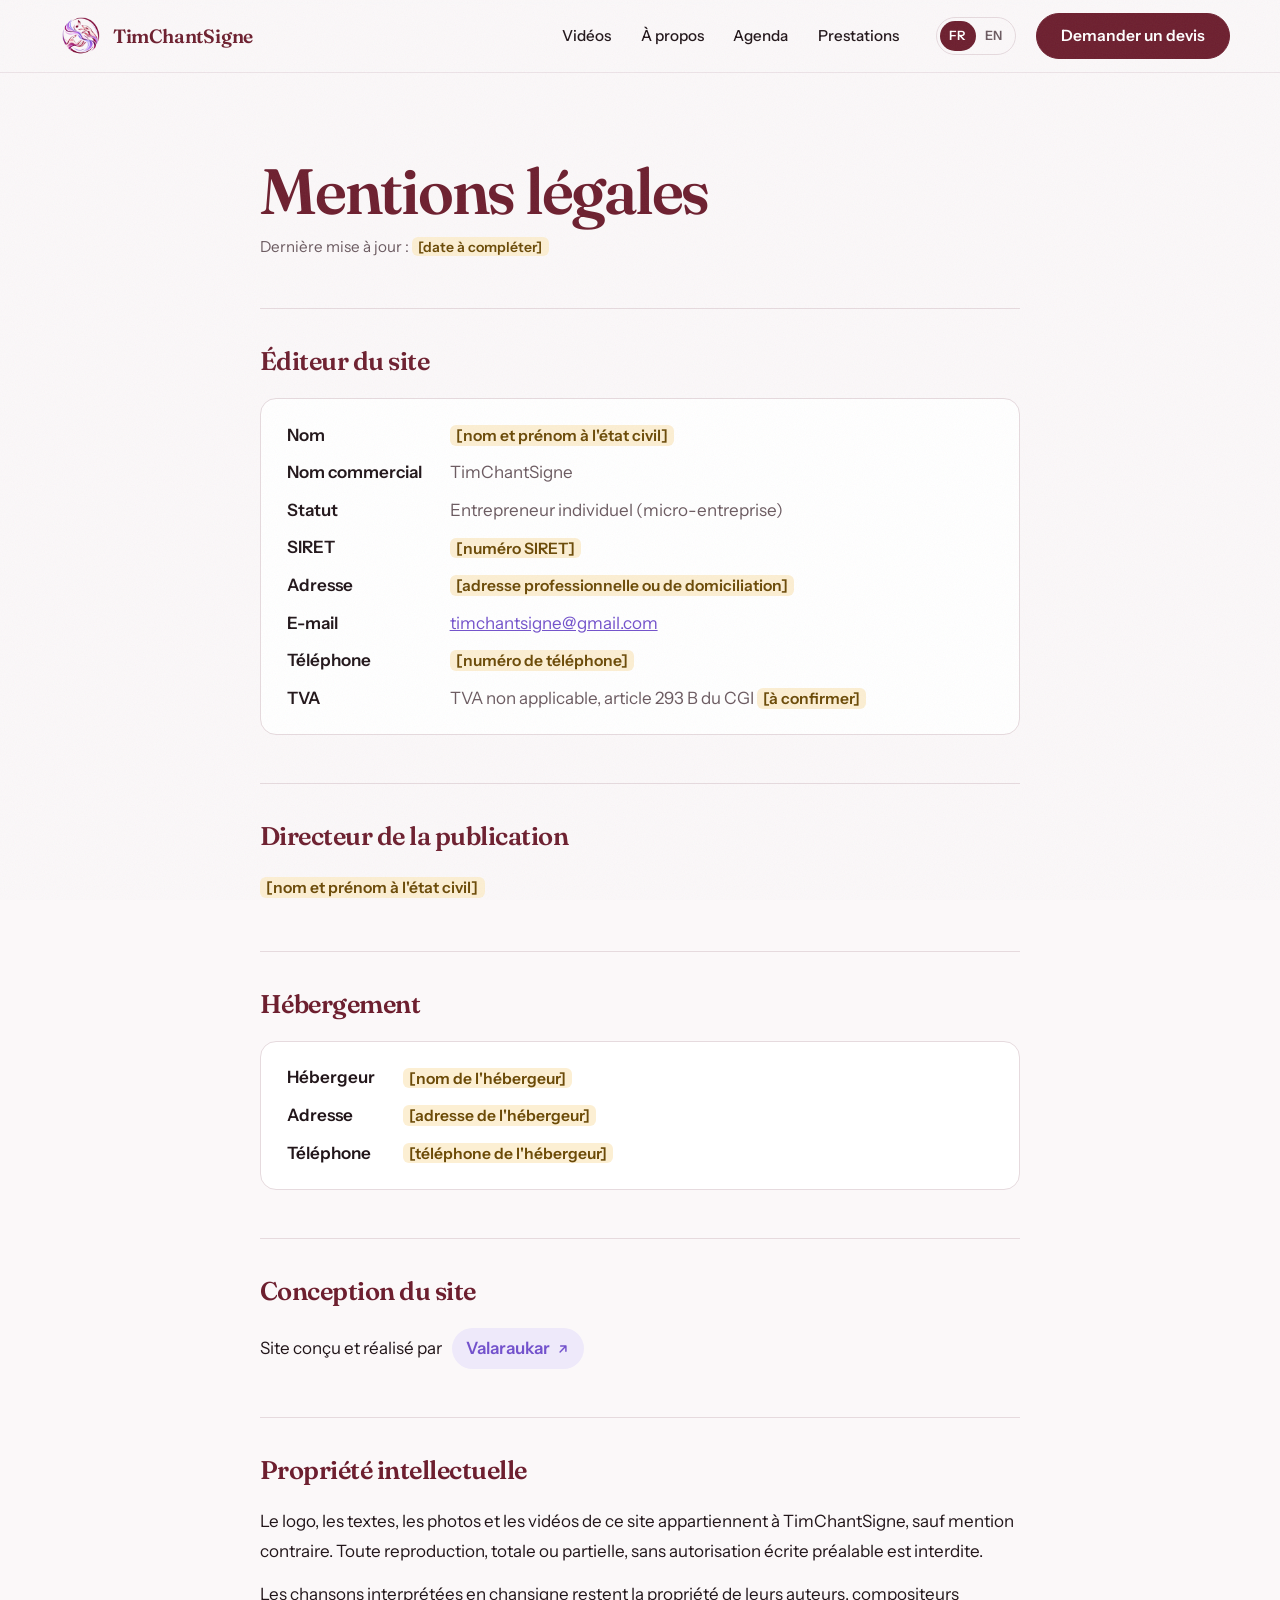
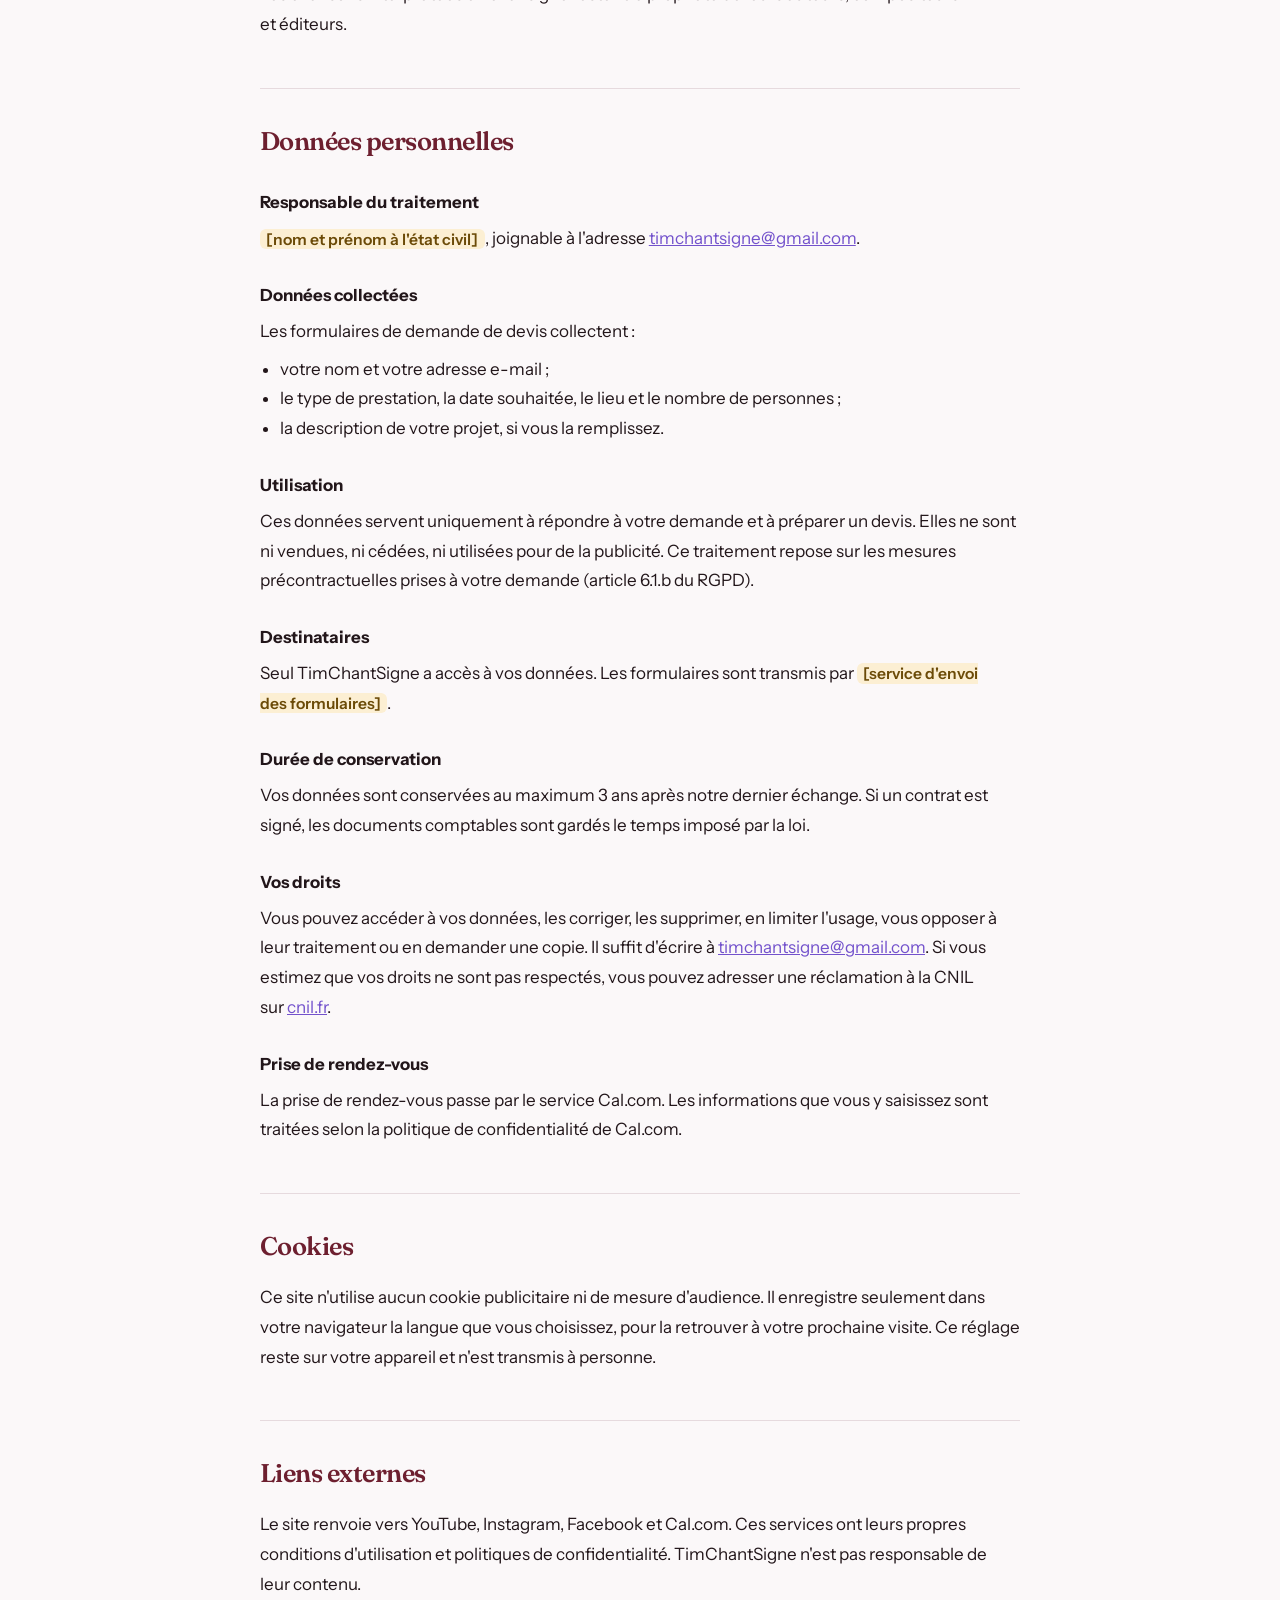
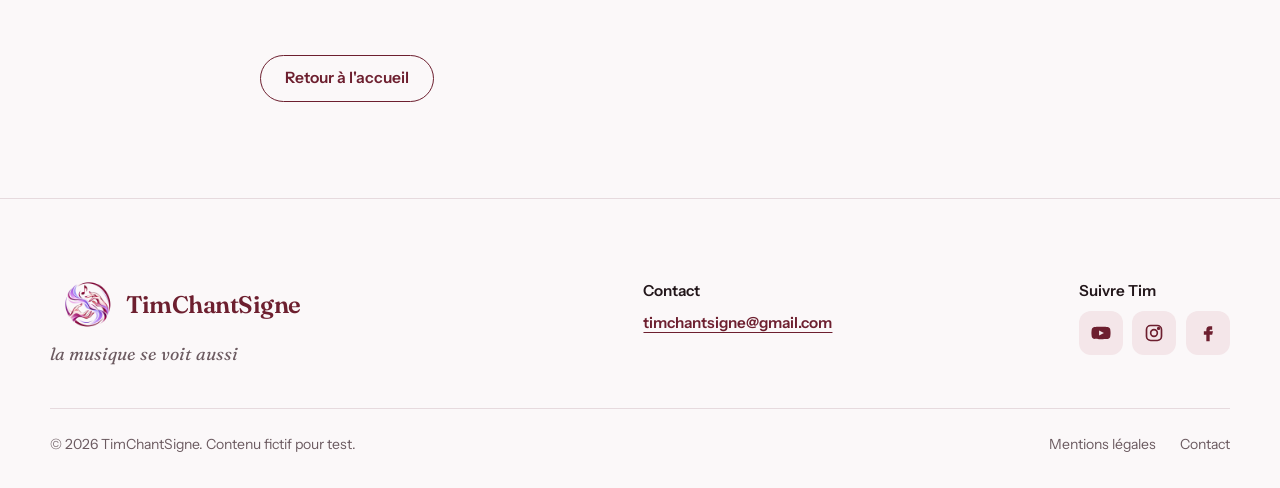
==== commit 4c9d092b: "Refonte du site Une seule palette, celle de la charte, avec un vrai mode sombre. Titres en Fraunces," ====
--- a/mentions-legales.html
+++ b/mentions-legales.html
@@ -11,37 +11,42 @@
     <link rel="icon" type="image/png" sizes="16x16" href="assets/favicon-16x16.png">
     <link rel="apple-touch-icon" href="assets/apple-touch-icon.png">
     <link rel="manifest" href="assets/site.webmanifest">
-    <meta name="theme-color" content="#6B1A2B">
+    <meta name="theme-color" content="#6D1F2F">
     <link rel="preconnect" href="https://fonts.googleapis.com">
     <link rel="preconnect" href="https://fonts.gstatic.com" crossorigin>
     <link
-        href="https://fonts.googleapis.com/css2?family=Fraunces:opsz,wght@9..144,500;9..144,700&family=Nunito+Sans:wght@400;600&display=swap"
+        href="https://fonts.googleapis.com/css2?family=Fraunces:ital,opsz,wght@0,9..144,400..700;1,9..144,400..700&family=Instrument+Sans:wght@400..700&display=swap"
         rel="stylesheet">
     <link rel="stylesheet" href="style.css">
 </head>
 
 <body>
+    <a class="saut" href="#contenu">Aller au contenu</a>
+
     <nav class="nav" aria-label="Navigation principale">
         <div class="conteneur">
             <a href="index.html" class="nav__marque">
-                <img src="assets/logo-transparent.png" alt="">
+                <picture><source srcset="assets/logo-sombre.png" media="(prefers-color-scheme: dark)"><img src="assets/logo-transparent.png" alt=""></picture>
                 TimChantSigne
             </a>
-            <ul class="nav__liens">
+            <ul class="nav__liens" id="menu">
                 <li><a href="index.html#videos">Vidéos</a></li>
                 <li><a href="index.html#apropos">À propos</a></li>
                 <li><a href="index.html#agenda">Agenda</a></li>
                 <li><a href="index.html#prestations">Prestations</a></li>
+                <li><a href="index.html#prestations" class="nav__devis">Demander un devis</a></li>
             </ul>
             <div class="langues" aria-label="Langue">
                 <a href="#" aria-current="true" lang="fr">FR</a>
                 <a href="#" lang="en">EN</a>
             </div>
             <a href="index.html#prestations" class="btn">Demander un devis</a>
+            <button class="nav__menu" type="button" aria-expanded="false" aria-controls="menu"
+                aria-label="Ouvrir le menu"><span></span></button>
         </div>
     </nav>
 
-    <main class="legal">
+    <main class="legal" id="contenu">
         <div data-langue="fr">
             <h1>Mentions légales</h1>
             <p class="legal__maj">Dernière mise à jour : <span class="a-remplir">[date à compléter]</span></p>
@@ -255,39 +260,54 @@
             </p>
         </div>
 
-        <p style="margin-top:3rem"><a href="index.html" class="btn btn--contour">Retour à l'accueil</a></p>
+        <p class="legal__retour"><a href="index.html" class="btn btn--contour">Retour à l'accueil</a></p>
     </main>
 
     <footer class="pied">
         <div class="conteneur">
-            <div>
+            <div class="pied__haut">
+                <div>
+                    <a href="index.html" class="pied__marque">
+                        <picture><source srcset="assets/logo-sombre.png" media="(prefers-color-scheme: dark)"><img src="assets/logo-transparent.png" alt=""></picture>
+                        TimChantSigne
+                    </a>
+                    <p class="pied__devise">la musique se voit aussi</p>
+                </div>
+                <div>
+                    <p class="pied__titre">Contact</p>
+                    <a class="pied__mail" href="mailto:timchantsigne@gmail.com">timchantsigne@gmail.com</a>
+                </div>
+                <div>
+                    <p class="pied__titre">Suivre Tim</p>
+                    <div class="reseaux">
+                        <a href="https://www.youtube.com/@TimChantSigne" aria-label="YouTube" target="_blank"
+                            rel="noopener"><svg width="20" height="20" viewBox="0 0 24 24" fill="currentColor"
+                                aria-hidden="true">
+                                <path
+                                    d="M23 7.2a3 3 0 0 0-2.1-2.1C19 4.6 12 4.6 12 4.6s-7 0-8.9.5A3 3 0 0 0 1 7.2 31 31 0 0 0 .5 12 31 31 0 0 0 1 16.8a3 3 0 0 0 2.1 2.1c1.9.5 8.9.5 8.9.5s7 0 8.9-.5a3 3 0 0 0 2.1-2.1 31 31 0 0 0 .5-4.8 31 31 0 0 0-.5-4.8zM9.7 15.1V8.9l5.8 3.1-5.8 3.1z" />
+                            </svg></a>
+                        <a href="https://www.instagram.com/timchantsigne/" aria-label="Instagram" target="_blank"
+                            rel="noopener"><svg width="20" height="20" viewBox="0 0 24 24" fill="none"
+                                stroke="currentColor" stroke-width="2" aria-hidden="true">
+                                <rect x="3" y="3" width="18" height="18" rx="5" />
+                                <circle cx="12" cy="12" r="4" />
+                                <circle cx="17.5" cy="6.5" r="1" fill="currentColor" />
+                            </svg></a>
+                        <a href="https://www.facebook.com/profile.php?id=61595219916062" aria-label="Facebook"
+                            target="_blank" rel="noopener"><svg width="20" height="20" viewBox="0 0 24 24"
+                                fill="currentColor" aria-hidden="true">
+                                <path d="M14 8h3V4h-3c-2.8 0-4 1.8-4 4.3V10H7v4h3v8h4v-8h3l1-4h-4V8.6c0-.4.3-.6.6-.6z" />
+                            </svg></a>
+                    </div>
+                </div>
+            </div>
+            <div class="pied__bas">
                 <p>© 2026 TimChantSigne. Contenu fictif pour test.</p>
-                <p><a class="pied__mail" href="mailto:timchantsigne@gmail.com"
-                        style="margin:0">timchantsigne@gmail.com</a></p>
+                <nav aria-label="Liens secondaires">
+                    <a href="mentions-legales.html">Mentions légales</a>
+                    <a href="index.html#prestations">Contact</a>
+                </nav>
             </div>
-            <div class="reseaux">
-                <a href="https://www.youtube.com/@TimChantSigne" aria-label="YouTube" target="_blank"
-                    rel="noopener"><svg width="18" height="18" viewBox="0 0 24 24" fill="currentColor"
-                        aria-hidden="true">
-                        <path
-                            d="M23 7.2a3 3 0 0 0-2.1-2.1C19 4.6 12 4.6 12 4.6s-7 0-8.9.5A3 3 0 0 0 1 7.2 31 31 0 0 0 .5 12 31 31 0 0 0 1 16.8a3 3 0 0 0 2.1 2.1c1.9.5 8.9.5 8.9.5s7 0 8.9-.5a3 3 0 0 0 2.1-2.1 31 31 0 0 0 .5-4.8 31 31 0 0 0-.5-4.8zM9.7 15.1V8.9l5.8 3.1-5.8 3.1z" />
-                    </svg></a>
-                <a href="https://www.instagram.com/timchantsigne/" aria-label="Instagram" target="_blank" rel="noopener"><svg width="18" height="18" viewBox="0 0 24 24" fill="none"
-                        stroke="currentColor" stroke-width="2" aria-hidden="true">
-                        <rect x="3" y="3" width="18" height="18" rx="5" />
-                        <circle cx="12" cy="12" r="4" />
-                        <circle cx="17.5" cy="6.5" r="1" fill="currentColor" />
-                    </svg></a>
-                <a href="https://www.facebook.com/profile.php?id=61595219916062" aria-label="Facebook" target="_blank" rel="noopener"><svg width="18" height="18" viewBox="0 0 24 24" fill="currentColor"
-                        aria-hidden="true">
-                        <path d="M14 8h3V4h-3c-2.8 0-4 1.8-4 4.3V10H7v4h3v8h4v-8h3l1-4h-4V8.6c0-.4.3-.6.6-.6z" />
-                    </svg></a>
-            </div>
-            <nav aria-label="Liens secondaires">
-                <a href="mentions-legales.html">Mentions légales</a>
-                <a href="#">Accessibilité</a>
-                <a href="index.html#prestations">Contact</a>
-            </nav>
         </div>
     </footer>
     <script src="script.js"></script>
--- a/style.css
+++ b/style.css
@@ -1,448 +1,589 @@
+/* ===== Charte graphique ===== */
 :root {
-    --bordeaux: #6B1A2B;
-    --bordeaux-clair: #8E2446;
-    --lavande: #9B7FE0;
-    --lavande-pale: #EEE7FB;
-    --creme: #FFFBF8;
-    --texte: #2B1A20;
-}
-
-* { box-sizing: border-box; margin: 0; padding: 0; }
-
-body {
-    font-family: "Nunito Sans", system-ui, sans-serif;
-    color: var(--texte);
-    background: var(--creme);
-}
-
-.banniere {
-    position: relative;
-    overflow: hidden;
-    display: flex;
-    align-items: center;
-    gap: clamp(1.5rem, 5vw, 4rem);
-    padding: clamp(2rem, 6vw, 5rem) clamp(1rem, 8vw, 7rem);
-    background:
-        radial-gradient(circle at 15% 50%, #fff 0%, transparent 45%),
-        linear-gradient(120deg, var(--creme) 0%, var(--lavande-pale) 60%, #F6E3EA 100%);
-    border-bottom: 4px solid var(--bordeaux);
-}
-
-.banniere::after {
-    content: "";
-    position: absolute;
-    right: -120px;
-    bottom: -160px;
-    width: 420px;
-    height: 420px;
-    border-radius: 50%;
-    border: 3px solid var(--bordeaux);
-    opacity: .12;
-}
-
-.banniere__logo {
-    flex-shrink: 0;
-    width: clamp(200px, 32vw, 400px);
-    aspect-ratio: 1;
-}
-
-.banniere__logo img {
-    width: 100%;
-    height: 100%;
-    object-fit: contain;
-    filter: drop-shadow(0 10px 24px rgba(107, 26, 43, .15));
-}
-
-.banniere__texte { position: relative; z-index: 1; max-width: 640px; }
-
-.surtitre {
-    display: inline-block;
-    font-size: .85rem;
-    font-weight: 600;
-    letter-spacing: .12em;
-    text-transform: uppercase;
-    color: var(--lavande);
-    margin-bottom: .75rem;
-}
-
-h1 {
-    font-family: "Fraunces", Georgia, serif;
-    font-weight: 700;
-    font-size: clamp(2.2rem, 5vw, 3.8rem);
-    line-height: 1.05;
-    color: var(--bordeaux);
-    margin-bottom: 1rem;
-}
-
-h1 em { font-style: italic; font-weight: 500; color: var(--bordeaux-clair); }
-
-.accroche {
-    font-size: clamp(1rem, 1.6vw, 1.2rem);
-    line-height: 1.6;
-    margin-bottom: 1.75rem;
-}
-
-.actions { display: flex; flex-wrap: wrap; gap: .75rem; }
-
-.bouton {
-    display: inline-block;
-    padding: .8rem 1.6rem;
-    border-radius: 999px;
-    font-weight: 600;
-    text-decoration: none;
-    transition: transform .15s ease, box-shadow .15s ease;
-}
-
-.bouton:hover { transform: translateY(-2px); }
-
-.bouton--plein {
-    background: var(--bordeaux);
-    color: #fff;
-    box-shadow: 0 6px 18px rgba(107, 26, 43, .3);
-}
-
-.bouton--contour {
-    border: 2px solid var(--bordeaux);
-    color: var(--bordeaux);
-}
-
-@media (max-width: 720px) {
-    .banniere { flex-direction: column; text-align: center; }
-    .actions { justify-content: center; }
-}
-
-/* ===== Reste de la page : couleurs de la charte ===== */
-:root {
-    --c-bordeaux: #6D1F2F;
-    --c-violet: #7352CC;
-    --c-encre: #22161A;
-    --c-texte-2: #6B5A60;
-    --c-bordure: #E6DADE;
-    --c-papier: #FBF8F9;
-    --c-carte: #FFFFFF;
-    --c-rose: #F4E6E9;
-    --c-lilas: #EEE9FA;
-    --c-sur-bordeaux: #FFFFFF;
+    --bordeaux: #6D1F2F;
+    --violet: #7352CC;
+    --encre: #22161A;
+    --texte-2: #6B5A60;
+    --bordure: #E6DADE;
+    --papier: #FBF8F9;
+    --carte: #FFFFFF;
+    --rose: #F4E6E9;
+    --lilas: #EEE9FA;
+    --lilas-clair: #C9B8FF;
+    --sur-bordeaux: #FFFFFF;
     --ok-fond: #DDF1E3; --ok-texte: #14532D;
     --warn-fond: #FCEFD3; --warn-texte: #6B4A07;
     --err-fond: #FADADD; --err-texte: #7F1D1D;
+
+    --ombre: 0 1px 2px rgb(109 31 47 / .06), 0 18px 40px -18px rgb(109 31 47 / .28);
+    --ombre-forte: 0 2px 4px rgb(109 31 47 / .08), 0 30px 60px -24px rgb(109 31 47 / .38);
+    --grain-opacite: .05;
+
+    --serif: "Fraunces", Georgia, serif;
+    --sans: "Instrument Sans", system-ui, sans-serif;
+
+    --rayon-s: 8px;
+    --rayon: 16px;
+    --rayon-l: 28px;
+    --transition: .25s cubic-bezier(.2, .7, .2, 1);
+
+    --z-nav: 10;
+    --z-grain: 20;
+    --z-saut: 30;
+    color-scheme: light;
 }
 
 @media (prefers-color-scheme: dark) {
     :root {
-        --c-bordeaux: #E08D9C;
-        --c-violet: #AE9BF2;
-        --c-encre: #F3EBEE;
-        --c-texte-2: #B7A6AC;
-        --c-bordure: #3A2B31;
-        --c-papier: #170F12;
-        --c-carte: #211619;
-        --c-rose: #3A1A21;
-        --c-lilas: #2A2142;
-        --c-sur-bordeaux: #170F12;
-        color-scheme: dark;
+        --bordeaux: #E08D9C;
+        --violet: #AE9BF2;
+        --encre: #F3EBEE;
+        --texte-2: #B7A6AC;
+        --bordure: #3A2B31;
+        --papier: #170F12;
+        --carte: #211619;
+        --rose: #3A1A21;
+        --lilas: #2A2142;
+        --sur-bordeaux: #170F12;
         --ok-fond: #14532D; --ok-texte: #DDF1E3;
         --warn-fond: #6B4A07; --warn-texte: #FCEFD3;
         --err-fond: #7F1D1D; --err-texte: #FADADD;
+        --ombre: 0 1px 2px rgb(0 0 0 / .3), 0 18px 40px -18px rgb(0 0 0 / .6);
+        --ombre-forte: 0 2px 4px rgb(0 0 0 / .3), 0 30px 60px -24px rgb(0 0 0 / .7);
+        --grain-opacite: .035;
+        color-scheme: dark;
     }
-}
-
-@media (prefers-color-scheme: dark) {
-    .nav__marque img { background: #FBF8F9; border-radius: 50%; padding: 3px; }
-}
-
-body { background: var(--c-papier); color: var(--c-encre); }
-.banniere { color: var(--texte); }
-
-.conteneur { width: min(1120px, 100% - 2rem); margin-inline: auto; }
-.section { padding: clamp(3rem, 8vw, 5.5rem) 0; }
-.section--teinte { background: var(--c-rose); }
-
-.section__tete { max-width: 640px; margin-bottom: 2.5rem; }
+    /* Logo sombre (assets/logo-sombre.png) chargé via <picture> */
+    .banniere__logo::after { inset: 8%; filter: blur(40px); background: radial-gradient(circle, rgb(174 155 242 / .22), transparent 70%); }
+    .banniere__logo img { filter: none; }
+}
+
+/* ===== Base ===== */
+*, *::before, *::after { box-sizing: border-box; margin: 0; padding: 0; }
+
+html { scroll-behavior: smooth; scroll-padding-top: 88px; }
+
+body {
+    font-family: var(--sans);
+    font-size: 1.0625rem;
+    line-height: 1.6;
+    color: var(--encre);
+    background: var(--papier);
+    -webkit-font-smoothing: antialiased;
+}
+
+/* Grain discret sur toute la page */
+body::after {
+    content: "";
+    position: fixed;
+    inset: 0;
+    z-index: var(--z-grain);
+    pointer-events: none;
+    opacity: var(--grain-opacite);
+    background-image: url("data:image/svg+xml,%3Csvg xmlns='http://www.w3.org/2000/svg' width='160' height='160'%3E%3Cfilter id='g'%3E%3CfeTurbulence type='fractalNoise' baseFrequency='.9' numOctaves='3' stitchTiles='stitch'/%3E%3C/filter%3E%3Crect width='100%25' height='100%25' filter='url(%23g)'/%3E%3C/svg%3E");
+}
+
+img { display: block; max-width: 100%; }
+picture { display: contents; }
+a { color: inherit; }
+h1, h2, h3, h4 { text-wrap: balance; }
+p { text-wrap: pretty; }
+
+:focus-visible { outline: 3px solid var(--violet); outline-offset: 3px; border-radius: 4px; }
+
+.saut {
+    position: fixed; top: .75rem; left: .75rem; z-index: var(--z-saut);
+    padding: .6rem 1rem; border-radius: var(--rayon-s);
+    background: var(--bordeaux); color: var(--sur-bordeaux); font-weight: 600; text-decoration: none;
+    transform: translateY(-200%); transition: transform var(--transition);
+}
+.saut:focus { transform: none; }
+
+.conteneur { width: min(1180px, 100% - 2.5rem); margin-inline: auto; }
+.texte-2 { color: var(--texte-2); }
+
+/* ===== Boutons ===== */
+.btn {
+    display: inline-flex; align-items: center; justify-content: center; gap: .5rem;
+    padding: .8rem 1.5rem; border-radius: 999px;
+    font: inherit; font-size: .975rem; font-weight: 600; line-height: 1.2;
+    text-decoration: none; white-space: nowrap; cursor: pointer;
+    border: 1.5px solid var(--bordeaux); background: var(--bordeaux); color: var(--sur-bordeaux);
+    transition: background-color var(--transition), border-color var(--transition), color var(--transition), transform var(--transition), box-shadow var(--transition);
+}
+.btn:hover {
+    background: color-mix(in srgb, var(--bordeaux) 82%, var(--encre));
+    border-color: color-mix(in srgb, var(--bordeaux) 82%, var(--encre));
+    transform: translateY(-2px);
+    box-shadow: var(--ombre);
+}
+.btn:active { transform: translateY(0) scale(.98); box-shadow: none; }
+.btn--contour { background: transparent; color: var(--bordeaux); }
+.btn--contour:hover { background: var(--rose); border-color: var(--bordeaux); color: var(--bordeaux); }
+.btn__fleche { transition: transform var(--transition); }
+.btn:hover .btn__fleche { transform: translateX(3px); }
+
+.lien {
+    color: var(--violet); font-weight: 600; text-decoration: underline;
+    text-decoration-thickness: 1px; text-underline-offset: .25em;
+    transition: text-decoration-thickness var(--transition);
+}
+.lien:hover { text-decoration-thickness: 2px; }
+
+/* ===== Navigation ===== */
+.nav {
+    position: sticky; top: 0; z-index: var(--z-nav);
+    background: color-mix(in srgb, var(--papier) 82%, transparent);
+    backdrop-filter: blur(14px) saturate(1.4);
+    -webkit-backdrop-filter: blur(14px) saturate(1.4);
+    border-bottom: 1px solid color-mix(in srgb, var(--bordure) 70%, transparent);
+}
+.nav .conteneur { display: flex; align-items: center; gap: 1.25rem; height: 72px; }
+.nav__marque {
+    display: flex; align-items: center; gap: .65rem; margin-right: auto;
+    font-family: var(--serif); font-weight: 600; font-size: 1.2rem; letter-spacing: -.01em;
+    color: var(--bordeaux); text-decoration: none;
+}
+.nav__marque img { width: 42px; height: 42px; transition: transform .6s cubic-bezier(.2, .7, .2, 1); }
+.nav__marque:hover img { transform: rotate(-12deg); }
+.nav__liens { display: flex; gap: .25rem; list-style: none; }
+.nav__liens a {
+    display: block; padding: .5rem .8rem; border-radius: 999px;
+    color: var(--encre); text-decoration: none; font-weight: 500; font-size: .95rem;
+    transition: background-color var(--transition), color var(--transition);
+}
+.nav__liens a:hover { background: var(--rose); color: var(--bordeaux); }
+.nav__liens a[aria-current="true"] { color: var(--bordeaux); background: var(--rose); }
+.nav__liens .nav__devis { display: none; }
+
+.nav__menu {
+    display: none; width: 44px; height: 44px; border-radius: 50%;
+    border: 1px solid var(--bordure); background: var(--carte); color: var(--encre);
+    cursor: pointer; place-items: center;
+}
+.nav__menu span, .nav__menu span::before, .nav__menu span::after {
+    display: block; width: 18px; height: 1.5px; background: currentColor; border-radius: 2px;
+    transition: transform var(--transition), background-color var(--transition);
+}
+.nav__menu span { position: relative; }
+.nav__menu span::before, .nav__menu span::after { content: ""; position: absolute; left: 0; }
+.nav__menu span::before { transform: translateY(-6px); }
+.nav__menu span::after { transform: translateY(6px); }
+.nav__menu[aria-expanded="true"] span { background: transparent; }
+.nav__menu[aria-expanded="true"] span::before { transform: rotate(45deg); }
+.nav__menu[aria-expanded="true"] span::after { transform: rotate(-45deg); }
+
+/* Langues */
+.langues {
+    display: flex; padding: 3px; border-radius: 999px;
+    border: 1px solid var(--bordure); font-size: .8rem; font-weight: 600;
+}
+.langues a {
+    padding: .3rem .6rem; border-radius: 999px; color: var(--texte-2); text-decoration: none;
+    transition: background-color var(--transition), color var(--transition);
+}
+.langues a:hover { color: var(--bordeaux); }
+.langues a[aria-current="true"] { background: var(--bordeaux); color: var(--sur-bordeaux); }
+
+/* ===== Bannière ===== */
+.banniere {
+    position: relative; overflow: hidden;
+    padding: clamp(3rem, 8vw, 6.5rem) 0 clamp(6rem, 12vw, 9rem);
+    background:
+        radial-gradient(60% 80% at 85% 35%, color-mix(in srgb, var(--lilas) 90%, transparent), transparent 70%),
+        radial-gradient(50% 50% at 5% 60%, color-mix(in srgb, var(--rose) 90%, transparent), transparent 70%),
+        var(--papier);
+}
+.banniere .conteneur {
+    display: grid; grid-template-columns: 1.15fr .85fr; align-items: center;
+    gap: clamp(2rem, 6vw, 5rem);
+}
+
+.surtitre {
+    display: inline-flex; align-items: center; gap: .6rem;
+    font-size: .95rem; font-weight: 600; color: var(--violet); margin-bottom: 1.25rem;
+}
+.surtitre::before { content: ""; width: 28px; height: 1.5px; background: currentColor; }
+
+h1 {
+    font-family: var(--serif); font-weight: 600; font-optical-sizing: auto;
+    font-size: clamp(3rem, 8.2vw, 6.4rem); line-height: .95; letter-spacing: -.035em;
+    color: var(--bordeaux); margin-bottom: 1.5rem;
+}
+h1 em {
+    display: block; margin-top: .35em;
+    font-style: italic; font-weight: 400; letter-spacing: -.02em;
+    font-size: .48em; line-height: 1.1; color: var(--violet);
+}
+
+.accroche { font-size: clamp(1.05rem, 1.5vw, 1.2rem); color: var(--texte-2); max-width: 34rem; margin-bottom: 2.25rem; }
+.actions { display: flex; flex-wrap: wrap; align-items: center; gap: .75rem 1.5rem; }
+
+.banniere__logo { position: relative; justify-self: center; width: min(100%, 440px); aspect-ratio: 1; }
+.banniere__logo::before {
+    content: ""; position: absolute; inset: -6%;
+    border-radius: 50%; border: 1.5px dashed color-mix(in srgb, var(--bordeaux) 30%, transparent);
+    animation: tourne 80s linear infinite;
+}
+.banniere__logo::after {
+    content: ""; position: absolute; inset: 12%; z-index: 0; border-radius: 50%;
+    background: radial-gradient(circle, color-mix(in srgb, var(--violet) 22%, transparent), transparent 70%);
+    filter: blur(30px);
+}
+.banniere__logo img {
+    position: relative; z-index: 1; width: 100%; height: 100%; object-fit: contain;
+    filter: drop-shadow(0 20px 30px rgb(109 31 47 / .2));
+    animation: flotte 7s ease-in-out infinite;
+}
+
+/* Entrée de la bannière */
+.banniere__texte > * { animation: monte .9s cubic-bezier(.2, .7, .2, 1) both; }
+.banniere__texte > :nth-child(2) { animation-delay: .08s; }
+.banniere__texte > :nth-child(3) { animation-delay: .16s; }
+.banniere__texte > :nth-child(4) { animation-delay: .24s; }
+.banniere__logo { animation: apparait 1.2s .2s cubic-bezier(.2, .7, .2, 1) both; }
+
+@keyframes monte { from { opacity: 0; transform: translateY(18px); } }
+@keyframes apparait { from { opacity: 0; transform: scale(.92) rotate(-6deg); } }
+@keyframes flotte { 50% { transform: translateY(-10px) rotate(1.5deg); } }
+@keyframes tourne { to { transform: rotate(360deg); } }
+
+/* ===== Chiffres ===== */
+.chiffres { position: relative; z-index: 1; margin-top: clamp(-5rem, -8vw, -3.5rem); }
+.chiffres__grille {
+    display: grid; grid-template-columns: repeat(4, 1fr);
+    background: var(--carte); border: 1px solid var(--bordure); border-radius: var(--rayon-l);
+    box-shadow: var(--ombre);
+}
+.chiffres__grille > div { padding: clamp(1.25rem, 3vw, 2rem) clamp(1rem, 2.5vw, 2rem); }
+.chiffres__grille > div + div { border-left: 1px solid var(--bordure); }
+.chiffres strong {
+    display: block; font-family: var(--serif); font-weight: 500;
+    font-size: clamp(2rem, 4vw, 2.9rem); line-height: 1; letter-spacing: -.03em;
+    font-variant-numeric: tabular-nums lining-nums; color: var(--bordeaux); margin-bottom: .4rem;
+}
+.chiffres span { font-size: .925rem; color: var(--texte-2); }
+
+/* ===== Sections ===== */
+.section { padding: clamp(4.5rem, 10vw, 8rem) 0 clamp(5rem, 11vw, 8.5rem); }
+.section--teinte {
+    background:
+        radial-gradient(40% 60% at 100% 0%, color-mix(in srgb, var(--lilas) 70%, transparent), transparent 70%),
+        var(--rose);
+}
+
+.section__tete { max-width: 40rem; margin-bottom: clamp(2.5rem, 5vw, 3.5rem); }
 .section__surtitre {
-    font-size: .8rem; font-weight: 600; letter-spacing: .12em;
-    text-transform: uppercase; color: var(--c-violet);
+    display: inline-flex; align-items: center; gap: .6rem;
+    font-family: var(--serif); font-style: italic; font-size: 1.1rem; color: var(--violet);
+}
+.section__num {
+    font-family: var(--sans); font-style: normal; font-size: .72rem; font-weight: 600;
+    font-variant-numeric: tabular-nums; letter-spacing: .04em;
+    padding: .3rem .6rem; border-radius: 999px; border: 1px solid currentColor;
 }
 .section h2 {
-    font-family: "Fraunces", Georgia, serif; font-weight: 700;
-    font-size: clamp(1.8rem, 4vw, 2.6rem); line-height: 1.15;
-    color: var(--c-bordeaux); margin: .4rem 0 .8rem;
-}
-.section h3 { font-family: "Fraunces", Georgia, serif; font-weight: 500; font-size: 1.25rem; }
-.texte-2 { color: var(--c-texte-2); line-height: 1.6; }
-
-/* Navigation */
-.nav {
-    position: sticky; top: 0; z-index: 10;
-    background: color-mix(in srgb, var(--c-papier) 88%, transparent);
-    backdrop-filter: blur(10px);
-    border-bottom: 1px solid var(--c-bordure);
-}
-.nav .conteneur { display: flex; align-items: center; gap: 1.5rem; height: 64px; }
-.nav__marque {
-    display: flex; align-items: center; gap: .6rem; margin-right: auto;
-    font-family: "Fraunces", Georgia, serif; font-weight: 700; font-size: 1.15rem;
-    color: var(--c-bordeaux); text-decoration: none;
-}
-.nav__marque img { width: 40px; height: 40px; }
-.nav__liens { display: flex; gap: 1.5rem; list-style: none; }
-.nav__liens a { color: var(--c-encre); text-decoration: none; font-weight: 600; font-size: .95rem; }
-.nav__liens a:hover { color: var(--c-violet); }
-
-.btn {
-    display: inline-block; padding: .7rem 1.4rem; border-radius: 999px;
-    font: inherit; font-weight: 600; text-decoration: none; cursor: pointer; white-space: nowrap;
-    border: 2px solid var(--c-bordeaux); background: var(--c-bordeaux); color: var(--c-sur-bordeaux);
-    transition: transform .15s ease;
-}
-.btn:hover { transform: translateY(-2px); }
-.btn--contour { background: transparent; color: var(--c-bordeaux); }
-
-/* Chiffres */
-.chiffres { background: #6D1F2F; color: #FFFFFF; padding: 2.5rem 0; }
-.chiffres .conteneur { display: grid; grid-template-columns: repeat(auto-fit, minmax(180px, 1fr)); gap: 1.5rem; text-align: center; }
-.chiffres strong { display: block; font-family: "Fraunces", Georgia, serif; font-size: 2.4rem; color: #C9B8FF; }
-.chiffres span { font-size: .95rem; opacity: .9; }
-
-/* Cartes */
-.grille { display: grid; grid-template-columns: repeat(auto-fit, minmax(260px, 1fr)); gap: 1.5rem; }
-.carte {
-    background: var(--c-carte); border: 1px solid var(--c-bordure);
-    border-radius: 18px; overflow: hidden; display: flex; flex-direction: column;
-}
-.carte__corps { padding: 1.25rem 1.4rem 1.5rem; display: flex; flex-direction: column; gap: .6rem; flex: 1; }
-
+    font-family: var(--serif); font-weight: 600; font-optical-sizing: auto;
+    font-size: clamp(2.1rem, 5vw, 3.4rem); line-height: 1.02; letter-spacing: -.03em;
+    color: var(--bordeaux); margin: .75rem 0 1rem;
+}
+.section h3 { font-family: var(--serif); font-weight: 500; letter-spacing: -.01em; line-height: 1.15; }
+.section__tete .texte-2 { font-size: 1.1rem; }
+
+/* Apparition au défilement (seulement si le JS tourne) */
+.js .revele { opacity: 0; transform: translateY(24px); transition: opacity .8s cubic-bezier(.2, .7, .2, 1), transform .8s cubic-bezier(.2, .7, .2, 1); }
+.js .revele.visible { opacity: 1; transform: none; }
+
+/* ===== Tags ===== */
 .tag {
-    align-self: flex-start; font-size: .75rem; font-weight: 600;
-    padding: .25rem .7rem; border-radius: 999px; white-space: nowrap;
-}
-.tag--rose { background: var(--c-rose); color: var(--c-bordeaux); }
-.tag--lilas { background: var(--c-lilas); color: var(--c-violet); }
+    display: inline-block; align-self: flex-start;
+    font-size: .78rem; font-weight: 600; line-height: 1.3;
+    padding: .4rem .75rem; border-radius: 6px; white-space: nowrap;
+}
+.tag--rose { background: var(--rose); color: var(--bordeaux); }
+.tag--lilas { background: var(--lilas); color: var(--violet); }
 .tag--ok { background: var(--ok-fond); color: var(--ok-texte); }
 .tag--warn { background: var(--warn-fond); color: var(--warn-texte); }
 .tag--err { background: var(--err-fond); color: var(--err-texte); }
 
-.vignette {
-    position: relative; aspect-ratio: 16 / 9;
-    display: grid; place-items: center;
-    background: linear-gradient(135deg, #6D1F2F, #7352CC);
-}
-.vignette--2 { background: linear-gradient(135deg, #7352CC, #C9B8FF); }
-.vignette--3 { background: linear-gradient(135deg, #22161A, #6D1F2F); }
-.vignette__play {
-    width: 56px; height: 56px; border-radius: 50%;
-    background: rgba(255, 255, 255, .92); display: grid; place-items: center;
-}
+/* ===== Vidéo ===== */
+.video-vedette { display: grid; grid-template-columns: 1.55fr 1fr; gap: clamp(2rem, 5vw, 4rem); align-items: center; }
+.lecteur {
+    position: relative; aspect-ratio: 16 / 9; border-radius: var(--rayon-l); overflow: hidden;
+    background: var(--encre); box-shadow: var(--ombre-forte);
+}
+.lecteur__bouton { all: unset; cursor: pointer; position: absolute; inset: 0; display: grid; place-items: center; }
+.lecteur__bouton img {
+    position: absolute; inset: 0; width: 100%; height: 100%; object-fit: cover;
+    transition: transform .8s cubic-bezier(.2, .7, .2, 1);
+}
+.lecteur__bouton::after {
+    content: ""; position: absolute; inset: 0;
+    background: linear-gradient(to top, rgb(34 22 26 / .45), transparent 50%);
+}
+.lecteur__bouton:hover img { transform: scale(1.04); }
+.lecteur__bouton:focus-visible { outline: 3px solid var(--violet); outline-offset: -3px; }
+.lecteur__play {
+    position: relative; z-index: 1; width: 84px; height: 84px; border-radius: 50%;
+    background: rgb(255 255 255 / .94); display: grid; place-items: center;
+    box-shadow: 0 10px 30px rgb(34 22 26 / .35);
+    transition: transform var(--transition);
+}
+.lecteur__play svg { margin-left: 4px; }
+.lecteur__bouton:hover .lecteur__play { transform: scale(1.08); }
+.lecteur__bouton:active .lecteur__play { transform: scale(.96); }
 .vignette__duree {
-    position: absolute; right: .6rem; bottom: .6rem; font-size: .75rem; font-weight: 600;
-    background: rgba(0, 0, 0, .6); color: #fff; padding: .15rem .5rem; border-radius: 6px;
-}
-.carte__meta { font-size: .85rem; color: var(--c-texte-2); margin-top: auto; }
-
-/* A propos */
-.apropos { display: grid; grid-template-columns: 1.2fr 1fr; gap: clamp(2rem, 5vw, 4rem); align-items: center; }
-.apropos p + p { margin-top: 1rem; }
+    position: absolute; z-index: 1; right: .9rem; bottom: .9rem;
+    font-size: .78rem; font-weight: 600; font-variant-numeric: tabular-nums;
+    background: rgb(34 22 26 / .75); color: #FFFFFF; padding: .3rem .6rem; border-radius: 6px;
+}
+.video-vedette__texte { display: flex; flex-direction: column; gap: .5rem; align-items: flex-start; }
+.video-vedette__texte h3 {
+    font-size: clamp(2.4rem, 4.5vw, 3.4rem); font-style: italic; font-weight: 500;
+    letter-spacing: -.03em; color: var(--bordeaux); margin-top: .5rem;
+}
+.carte__meta { font-size: .9rem; color: var(--texte-2); }
+.video-vedette__actions { display: flex; flex-wrap: wrap; align-items: center; gap: 1rem 1.5rem; margin-top: 1.25rem; }
+
+/* ===== À propos ===== */
+.apropos { display: grid; grid-template-columns: 1.1fr 1fr; gap: clamp(2.5rem, 6vw, 5.5rem); align-items: center; }
+.apropos .texte-2 { font-size: 1.1rem; max-width: 34rem; }
+.apropos p + p { margin-top: 1.1rem; }
 .citation {
-    background: var(--c-lilas); border-radius: 18px; padding: 2rem;
-    border-left: 5px solid var(--c-violet);
+    position: relative; padding: clamp(2rem, 4vw, 3rem);
+    background: var(--carte); border-radius: var(--rayon-l); box-shadow: var(--ombre-forte);
+    rotate: 1.5deg;
 }
 .citation blockquote {
-    font-family: "Fraunces", Georgia, serif; font-size: 1.35rem; line-height: 1.4;
-    color: var(--c-encre); font-style: italic;
-}
-.citation figcaption { margin-top: 1rem; color: var(--c-texte-2); font-weight: 600; }
-
-/* Agenda */
-.agenda { list-style: none; display: flex; flex-direction: column; gap: 1rem; }
+    font-family: var(--serif); font-style: italic; font-weight: 400;
+    font-size: clamp(1.45rem, 2.6vw, 1.9rem); line-height: 1.3; letter-spacing: -.01em; color: var(--encre);
+}
+.citation figcaption {
+    display: flex; align-items: center; gap: .6rem;
+    margin-top: 1.5rem; color: var(--texte-2); font-weight: 600; font-size: .95rem;
+}
+.citation figcaption::before { content: ""; width: 24px; height: 1.5px; background: var(--violet); }
+
+/* ===== Agenda ===== */
+.agenda { list-style: none; border-top: 1px solid var(--bordure); }
 .agenda li {
-    display: grid; grid-template-columns: auto 1fr auto; gap: 1.25rem; align-items: center;
-    background: var(--c-carte); border: 1px solid var(--c-bordure); border-radius: 16px; padding: 1rem 1.25rem;
-}
-.date {
-    width: 64px; text-align: center; border-radius: 12px; padding: .45rem 0;
-    background: var(--c-rose); color: var(--c-bordeaux); line-height: 1.1;
-}
-.date strong { display: block; font-family: "Fraunces", Georgia, serif; font-size: 1.6rem; }
-.date span { font-size: .75rem; font-weight: 600; text-transform: uppercase; }
-.agenda h3 { font-size: 1.1rem; }
-.agenda li .tag { align-self: center; }
-
-/* Ateliers */
-.prix { font-family: "Fraunces", Georgia, serif; font-size: 2rem; color: var(--c-bordeaux); }
-.prix small { font-family: "Nunito Sans", sans-serif; font-size: .9rem; color: var(--c-texte-2); }
-.liste { list-style: none; display: flex; flex-direction: column; gap: .45rem; margin: .4rem 0 1rem; }
-.liste li::before { content: "✓"; color: var(--c-violet); font-weight: 700; margin-right: .5rem; }
-.carte--vedette { border: 2px solid var(--c-violet); }
-.carte .btn { margin-top: auto; text-align: center; }
-
-/* Temoignages */
-.temoin { padding: 1.5rem; }
-.temoin p { line-height: 1.6; }
-.temoin footer { margin-top: 1rem; display: flex; align-items: center; gap: .75rem; font-weight: 600; }
-.avatar {
-    width: 40px; height: 40px; border-radius: 50%; display: grid; place-items: center;
-    background: var(--c-lilas); color: var(--c-violet); font-weight: 700;
-}
-.temoin footer span { display: block; font-weight: 400; font-size: .85rem; color: var(--c-texte-2); }
-.temoin footer .avatar { display: grid; color: var(--c-violet); font-weight: 700; font-size: 1rem; }
-
-/* Newsletter */
-.newsletter { background: #6D1F2F; color: #FFFFFF; border-radius: 24px; padding: clamp(2rem, 5vw, 3.5rem); text-align: center; }
+    display: grid; grid-template-columns: 7rem 1fr auto; gap: 1.5rem; align-items: center;
+    padding: 1.5rem 1rem; border-bottom: 1px solid var(--bordure);
+    transition: background-color var(--transition);
+}
+.agenda li:hover { background: color-mix(in srgb, var(--rose) 60%, transparent); }
+.date { display: flex; align-items: baseline; gap: .4rem; color: var(--bordeaux); }
+.date strong {
+    font-family: var(--serif); font-weight: 500; font-size: 2.8rem; line-height: 1;
+    letter-spacing: -.03em; font-variant-numeric: tabular-nums lining-nums;
+}
+.date span { font-family: var(--serif); font-style: italic; font-size: 1.05rem; }
+.agenda h3 { font-size: 1.35rem; margin-bottom: .2rem; }
+.agenda .texte-2 { font-size: .975rem; }
+
+/* ===== Prestations ===== */
+.onglets {
+    display: inline-flex; flex-wrap: wrap; gap: 4px; padding: 5px; margin-bottom: 2.5rem;
+    background: var(--carte); border: 1px solid var(--bordure); border-radius: 24px;
+}
+.onglet {
+    font: inherit; font-weight: 600; font-size: .975rem; cursor: pointer;
+    padding: .7rem 1.25rem; border-radius: 999px; border: 0;
+    background: transparent; color: var(--texte-2);
+    transition: background-color var(--transition), color var(--transition);
+}
+.onglet:hover { color: var(--bordeaux); background: var(--rose); }
+.onglet[aria-selected="true"] { background: var(--bordeaux); color: var(--sur-bordeaux); }
+
+.panneau { display: grid; grid-template-columns: 1fr 1.15fr; gap: clamp(2rem, 5vw, 4.5rem); align-items: start; }
+.panneau[hidden] { display: none; }
+.panneau:not([hidden]) { animation: monte .5s cubic-bezier(.2, .7, .2, 1); }
+.panneau h3 { font-size: clamp(1.7rem, 3vw, 2.2rem); color: var(--bordeaux); margin-bottom: .9rem; }
+.panneau > div > .texte-2 { font-size: 1.05rem; }
+
+.liste { list-style: none; display: grid; gap: .7rem; margin: 1.5rem 0; }
+.liste li { display: flex; gap: .75rem; align-items: flex-start; }
+.liste li::before {
+    content: ""; flex-shrink: 0; width: 1.35rem; height: 1.35rem; margin-top: .15rem; border-radius: 50%;
+    background: var(--lilas) url("data:image/svg+xml,%3Csvg xmlns='http://www.w3.org/2000/svg' viewBox='0 0 24 24' fill='none' stroke='%237352CC' stroke-width='3' stroke-linecap='round' stroke-linejoin='round'%3E%3Cpath d='M5 12l5 5 9-10'/%3E%3C/svg%3E") center / 60% no-repeat;
+}
+.panneau__tarif {
+    margin: 0 0 1.75rem; padding: 1.1rem 1.25rem; border-radius: var(--rayon);
+    background: var(--lilas);
+}
+.panneau__tarif strong { color: var(--violet); }
+
+/* Formulaire */
+.carte { background: var(--carte); border-radius: var(--rayon-l); box-shadow: var(--ombre-forte); }
+.formulaire { padding: clamp(1.5rem, 3.5vw, 2.5rem); display: grid; gap: 1.1rem; }
+.formulaire h4 { font-family: var(--serif); font-size: 1.5rem; font-weight: 500; letter-spacing: -.01em; margin-bottom: .25rem; }
+.formulaire__ligne { display: grid; grid-template-columns: repeat(auto-fit, minmax(150px, 1fr)); gap: 1rem; }
+.champ { display: flex; flex-direction: column; gap: .4rem; font-size: .875rem; font-weight: 600; }
+.champ input, .champ select, .champ textarea {
+    font: inherit; font-size: 1rem; font-weight: 400; color: var(--encre);
+    background: var(--papier); border: 1px solid var(--bordure);
+    border-radius: var(--rayon-s); padding: .75rem .9rem; width: 100%; min-height: 48px;
+    transition: border-color var(--transition), box-shadow var(--transition), background-color var(--transition);
+}
+.champ input:hover, .champ select:hover, .champ textarea:hover { border-color: color-mix(in srgb, var(--violet) 45%, var(--bordure)); }
+.champ input:focus, .champ select:focus, .champ textarea:focus {
+    outline: none; border-color: var(--violet); background: var(--carte);
+    box-shadow: 0 0 0 4px color-mix(in srgb, var(--violet) 18%, transparent);
+}
+.champ input:user-invalid, .champ select:user-invalid, .champ textarea:user-invalid {
+    border-color: var(--err-texte); background: color-mix(in srgb, var(--err-fond) 40%, var(--papier));
+}
+.champ textarea { resize: vertical; min-height: 110px; }
+.facultatif { font-weight: 400; color: var(--texte-2); }
+.formulaire .btn { justify-self: start; margin-top: .25rem; }
+.formulaire__rgpd { font-size: .825rem; color: var(--texte-2); line-height: 1.5; }
+.formulaire__rgpd a { color: var(--violet); }
+.formulaire__ok {
+    padding: .85rem 1rem; border-radius: var(--rayon-s);
+    background: var(--ok-fond); color: var(--ok-texte); font-weight: 600;
+}
+
+/* ===== Témoignages (masqués pour l'instant) ===== */
+.grille { display: grid; grid-template-columns: repeat(auto-fit, minmax(260px, 1fr)); gap: 1.5rem; }
+.temoin { padding: 1.75rem; }
+.temoin p { font-family: var(--serif); font-size: 1.15rem; line-height: 1.5; }
+.temoin footer { margin-top: 1.25rem; display: flex; align-items: center; gap: .75rem; font-weight: 600; }
+.temoin footer span { display: block; font-weight: 400; font-size: .875rem; color: var(--texte-2); }
+.temoin footer .avatar {
+    width: 42px; height: 42px; border-radius: 12px; display: grid; place-items: center;
+    background: var(--lilas); color: var(--violet); font-weight: 700; font-size: 1rem;
+}
+
+/* ===== Newsletter (masquée pour l'instant) ===== */
+.newsletter {
+    background: #6D1F2F; color: #FFFFFF; border-radius: var(--rayon-l);
+    padding: clamp(2rem, 5vw, 3.5rem); text-align: center;
+}
 .section .newsletter h2 { color: #FFFFFF; }
-.newsletter h2 em { color: #C9B8FF; }
+.newsletter h2 em { color: var(--lilas-clair); }
 .newsletter p { opacity: .9; max-width: 520px; margin: 0 auto 1.5rem; }
 .newsletter form { display: flex; flex-wrap: wrap; gap: .75rem; justify-content: center; }
 .newsletter input {
-    flex: 1 1 240px; max-width: 340px; padding: .75rem 1.2rem; border-radius: 999px;
+    flex: 1 1 240px; max-width: 340px; padding: .8rem 1.2rem; border-radius: 999px;
     border: 2px solid transparent; font: inherit;
 }
-.newsletter input:focus { outline: none; border-color: #C9B8FF; }
-.newsletter .btn { background: #C9B8FF; border-color: #C9B8FF; color: #22161A; }
-
-/* Pied de page */
-.pied { border-top: 1px solid var(--c-bordure); padding: 2.5rem 0; color: var(--c-texte-2); font-size: .9rem; }
-.pied .conteneur { display: flex; flex-wrap: wrap; gap: 1rem 2rem; justify-content: space-between; align-items: center; }
-.pied a { color: var(--c-texte-2); text-decoration: none; margin-left: 1.25rem; }
-.pied a:hover { color: var(--c-violet); }
-
-
-/* Langues */
-.langues { display: flex; gap: .25rem; font-size: .85rem; font-weight: 600; }
-.langues a { color: var(--c-texte-2); text-decoration: none; padding: .2rem .45rem; border-radius: 6px; }
-.langues a[aria-current="true"] { background: var(--c-rose); color: var(--c-bordeaux); }
-
-/* Prestations : onglets */
-.onglets {
-    display: flex; flex-wrap: wrap; gap: .5rem; margin-bottom: 2rem;
-    border-bottom: 1px solid var(--c-bordure); padding-bottom: 1rem;
-}
-.onglet {
-    font: inherit; font-weight: 600; cursor: pointer;
-    padding: .65rem 1.2rem; border-radius: 999px;
-    border: 2px solid var(--c-bordure); background: var(--c-carte); color: var(--c-encre);
-}
-.onglet:hover { border-color: var(--c-violet); }
-.onglet[aria-selected="true"] { background: var(--c-bordeaux); border-color: var(--c-bordeaux); color: var(--c-sur-bordeaux); }
-.onglet:focus-visible, .champ input:focus-visible, .champ select:focus-visible, .champ textarea:focus-visible {
-    outline: 3px solid var(--c-violet); outline-offset: 2px;
-}
-
-.panneau { display: grid; grid-template-columns: 1fr 1.1fr; gap: clamp(2rem, 5vw, 3.5rem); align-items: start; }
-.panneau[hidden] { display: none; }
-.panneau h3 { font-size: 1.6rem; color: var(--c-bordeaux); margin-bottom: .75rem; }
-.panneau__tarif {
-    margin: 1.25rem 0; padding: 1rem 1.25rem; border-radius: 14px;
-    background: var(--c-lilas); color: var(--c-encre);
-}
-.panneau__tarif strong { color: var(--c-violet); }
-.panneau .liste { margin-top: 1rem; }
-
-/* Formulaire */
-.formulaire { padding: clamp(1.25rem, 3vw, 2rem); gap: 1rem; display: grid; }
-.formulaire h4 { font-family: "Fraunces", Georgia, serif; font-size: 1.25rem; font-weight: 500; }
-.formulaire__ligne { display: grid; grid-template-columns: repeat(auto-fit, minmax(150px, 1fr)); gap: 1rem; }
-.champ { display: flex; flex-direction: column; gap: .35rem; font-size: .9rem; font-weight: 600; }
-.champ input, .champ select, .champ textarea {
-    font: inherit; font-weight: 400; color: var(--c-encre);
-    background: var(--c-papier); border: 1px solid var(--c-bordure);
-    border-radius: 10px; padding: .65rem .8rem; width: 100%;
-}
-.champ textarea { resize: vertical; min-height: 100px; }
-.formulaire .btn { justify-self: start; }
-.formulaire__ok {
-    padding: .75rem 1rem; border-radius: 10px;
-    background: var(--ok-fond); color: var(--ok-texte); font-weight: 600;
-}
-.facultatif { font-weight: 400; color: var(--c-texte-2); }
-
-/* Reseaux */
-.reseaux { display: flex; gap: .75rem; }
-.pied .reseaux a {
-    margin: 0; width: 38px; height: 38px; border-radius: 50%; display: grid; place-items: center;
-    background: var(--c-rose); color: var(--c-bordeaux);
-}
-.pied .reseaux a:hover { background: var(--c-lilas); color: var(--c-violet); }
-.pied__mail { font-weight: 600; }
-
-/* Video YouTube */
-.video-vedette { display: grid; grid-template-columns: 1.5fr 1fr; gap: clamp(1.5rem, 4vw, 3rem); align-items: center; }
-.lecteur {
-    position: relative; aspect-ratio: 16 / 9; border-radius: 18px; overflow: hidden;
-    background: #000000; box-shadow: 0 12px 40px rgba(109, 31, 47, .18);
-}
-.lecteur__bouton { all: unset; cursor: pointer; position: absolute; inset: 0; display: grid; place-items: center; }
-.lecteur__bouton img { position: absolute; inset: 0; width: 100%; height: 100%; object-fit: cover; transition: transform .3s ease; }
-.lecteur__bouton:hover img { transform: scale(1.03); }
-.lecteur__bouton:focus-visible { outline: 3px solid var(--c-violet); outline-offset: -3px; }
-.lecteur__play {
-    position: relative; width: 76px; height: 76px; border-radius: 50%;
-    background: rgba(255, 255, 255, .94); display: grid; place-items: center;
-    box-shadow: 0 6px 24px rgba(0, 0, 0, .25);
-}
-.video-vedette__texte { display: flex; flex-direction: column; gap: .6rem; align-items: flex-start; }
-.video-vedette__texte h3 { font-size: 2rem; color: var(--c-bordeaux); }
-.video-vedette__actions { display: flex; flex-wrap: wrap; gap: .75rem; margin-top: .75rem; }
-
-@media (max-width: 820px) {
-    .video-vedette { grid-template-columns: 1fr; }
-    .panneau { grid-template-columns: 1fr; }
-    .nav__liens { display: none; }
-    .nav .btn { padding: .5rem 1rem; font-size: .9rem; }
-    .apropos { grid-template-columns: 1fr; }
-    .agenda li { grid-template-columns: auto 1fr; }
-    .agenda li .tag { grid-column: 2; justify-self: start; }
-    .pied a { margin: 0 1.25rem 0 0; }
-}
-
-/* Pages de texte (mentions legales) */
-.legal { width: min(760px, 100% - 2rem); margin-inline: auto; padding: clamp(2.5rem, 7vw, 4.5rem) 0; }
-.legal h1 {
-    font-family: "Fraunces", Georgia, serif; font-weight: 700;
-    font-size: clamp(2rem, 5vw, 2.8rem); color: var(--c-bordeaux); margin-bottom: .5rem;
-}
+.newsletter input:focus { outline: none; border-color: var(--lilas-clair); }
+.newsletter .btn { background: var(--lilas-clair); border-color: var(--lilas-clair); color: #22161A; }
+
+/* ===== Pied de page ===== */
+.pied { padding: clamp(3.5rem, 7vw, 5rem) 0 2rem; border-top: 1px solid var(--bordure); color: var(--texte-2); font-size: .95rem; }
+.pied__haut {
+    display: grid; grid-template-columns: 1.4fr 1fr auto; gap: 2.5rem; align-items: start;
+    padding-bottom: 2.5rem; border-bottom: 1px solid var(--bordure);
+}
+.pied__marque {
+    display: flex; align-items: center; gap: .75rem;
+    font-family: var(--serif); font-weight: 600; font-size: 1.5rem; letter-spacing: -.02em;
+    color: var(--bordeaux); text-decoration: none;
+}
+.pied__marque img { width: 52px; height: 52px; }
+.pied__devise { font-family: var(--serif); font-style: italic; font-size: 1.1rem; margin-top: .6rem; }
+.pied__titre { font-weight: 600; color: var(--encre); margin-bottom: .5rem; }
+.pied__mail {
+    color: var(--bordeaux); font-weight: 600; text-decoration: underline;
+    text-decoration-thickness: 1px; text-underline-offset: .25em;
+}
+.pied__mail:hover { text-decoration-thickness: 2px; }
+.reseaux { display: flex; gap: .6rem; }
+.reseaux a {
+    width: 44px; height: 44px; border-radius: 12px; display: grid; place-items: center;
+    background: var(--rose); color: var(--bordeaux);
+    transition: background-color var(--transition), color var(--transition), transform var(--transition);
+}
+.reseaux a:hover { background: var(--bordeaux); color: var(--sur-bordeaux); transform: translateY(-2px); }
+.reseaux a:active { transform: scale(.96); }
+.pied__bas { display: flex; flex-wrap: wrap; justify-content: space-between; gap: 1rem 2rem; padding-top: 1.5rem; font-size: .875rem; }
+.pied__bas nav { display: flex; flex-wrap: wrap; gap: .5rem 1.5rem; }
+.pied__bas a { color: var(--texte-2); text-decoration: none; }
+.pied__bas a:hover { color: var(--bordeaux); text-decoration: underline; text-underline-offset: .25em; }
+
+/* ===== Pages de texte (mentions légales) ===== */
+.legal { width: min(760px, 100% - 2.5rem); margin-inline: auto; padding: clamp(3rem, 8vw, 5.5rem) 0 clamp(4rem, 9vw, 6rem); }
+.legal h1 { font-size: clamp(2.6rem, 6vw, 4rem); margin-bottom: .75rem; }
 .legal h2 {
-    font-family: "Fraunces", Georgia, serif; font-weight: 700; font-size: 1.4rem;
-    color: var(--c-bordeaux); margin: 2.5rem 0 .75rem; padding-top: 1.5rem;
-    border-top: 1px solid var(--c-bordure);
-}
-.legal h3 { font-size: 1.05rem; margin: 1.5rem 0 .5rem; }
-.legal p, .legal li { line-height: 1.7; }
-.legal p + p { margin-top: .75rem; }
+    font-family: var(--serif); font-weight: 600; font-size: 1.6rem; letter-spacing: -.02em;
+    color: var(--bordeaux); margin: 3rem 0 1rem; padding-top: 2rem;
+    border-top: 1px solid var(--bordure);
+}
+.legal h3 { font-size: 1.05rem; margin: 1.75rem 0 .5rem; }
+.legal p, .legal li { line-height: 1.75; }
+.legal p + p { margin-top: .85rem; }
 .legal ul { padding-left: 1.25rem; margin: .5rem 0; }
-.legal a { color: var(--c-violet); }
-.legal .btn--contour { color: var(--c-bordeaux); }
-.legal h2 { scroll-margin-top: 80px; }
-.legal__maj { color: var(--c-texte-2); font-size: .9rem; }
+.legal a { color: var(--violet); }
+.legal .btn--contour { color: var(--bordeaux); }
+.legal__maj { color: var(--texte-2); font-size: .95rem; }
+.legal__retour { margin-top: 3.5rem; }
 .fiche {
-    display: grid; grid-template-columns: max-content 1fr; gap: .5rem 1.5rem;
-    background: var(--c-carte); border: 1px solid var(--c-bordure); border-radius: 14px; padding: 1.25rem 1.5rem;
+    display: grid; grid-template-columns: max-content 1fr; gap: .65rem 1.75rem;
+    background: var(--carte); border: 1px solid var(--bordure); border-radius: var(--rayon); padding: 1.4rem 1.6rem;
 }
 .fiche dt { font-weight: 600; }
-.fiche dd { color: var(--c-texte-2); }
+.fiche dd { color: var(--texte-2); }
 .a-remplir {
     background: var(--warn-fond); color: var(--warn-texte);
     padding: .05rem .4rem; border-radius: 6px; font-weight: 600; font-size: .92em;
 }
-.formulaire__rgpd { font-size: .8rem; color: var(--c-texte-2); line-height: 1.5; }
-.formulaire__rgpd a { color: var(--c-violet); }
 [data-langue][hidden] { display: none; }
 
-/* Credit du realisateur */
+/* Crédit du réalisateur */
 .credit { display: flex; flex-wrap: wrap; align-items: center; gap: .6rem; }
 .legal .credit__lien {
     display: inline-flex; align-items: center; gap: .35rem;
     padding: .35rem .9rem; border-radius: 999px;
-    background: var(--c-lilas); color: var(--c-violet);
+    background: var(--lilas); color: var(--violet);
     font-weight: 600; text-decoration: none;
-    border: 1px solid transparent;
-    transition: background .2s ease, color .2s ease, transform .2s ease;
-}
-.legal .credit__lien svg { transition: transform .2s ease; }
-.legal .credit__lien:hover { background: var(--c-violet); color: var(--c-sur-bordeaux); }
+    transition: background-color var(--transition), color var(--transition);
+}
+.legal .credit__lien svg { transition: transform var(--transition); }
+.legal .credit__lien:hover { background: var(--violet); color: var(--sur-bordeaux); }
 .legal .credit__lien:hover svg { transform: translate(2px, -2px); }
-.legal .credit__lien:focus-visible { outline: 3px solid var(--c-violet); outline-offset: 2px; }
+
+/* ===== Écrans moyens et petits ===== */
+@media (max-width: 900px) {
+    .nav__menu { display: grid; }
+    .nav__liens {
+        display: none; position: absolute; top: 100%; left: 0; right: 0;
+        flex-direction: column; gap: .25rem; padding: 1rem 1.25rem 1.5rem;
+        background: var(--papier); border-bottom: 1px solid var(--bordure); box-shadow: var(--ombre);
+    }
+    .nav__liens[data-ouvert] { display: flex; }
+    .nav__liens a { padding: .85rem 1rem; font-size: 1.05rem; border-radius: var(--rayon-s); }
+
+    .banniere .conteneur { grid-template-columns: 1fr; }
+    .banniere__logo { grid-row: 1; width: min(62vw, 300px); }
+    .video-vedette, .apropos, .panneau { grid-template-columns: 1fr; }
+    .chiffres__grille { grid-template-columns: repeat(2, 1fr); }
+    .chiffres__grille > div:nth-child(3) { border-left: 0; }
+    .chiffres__grille > div:nth-child(n+3) { border-top: 1px solid var(--bordure); }
+    .citation { rotate: 0deg; margin-top: 1.5rem; }
+    .pied__haut { grid-template-columns: 1fr 1fr; }
+    .pied__haut > :first-child { grid-column: 1 / -1; }
+}
 
 @media (max-width: 600px) {
+    .nav .conteneur { gap: .6rem; }
+    .nav > .conteneur > .btn { display: none; }
+    .nav__liens .nav__devis { display: block; margin-top: .5rem; text-align: center; background: var(--bordeaux); color: var(--sur-bordeaux); }
+    .nav__marque { font-size: 1.05rem; }
+    .nav__marque img { width: 36px; height: 36px; }
+    .agenda li { grid-template-columns: auto 1fr; gap: .5rem 1.25rem; padding: 1.25rem .25rem; }
+    .agenda li .tag { grid-column: 2; }
+    .date { flex-direction: column; gap: 0; align-items: center; min-width: 3.5rem; }
+    .date strong { font-size: 2.2rem; }
+    .onglets { display: flex; border-radius: var(--rayon); }
+    .onglet { flex: 1 1 auto; }
+    .pied__haut { grid-template-columns: 1fr; }
     .fiche { grid-template-columns: 1fr; gap: .15rem; }
     .fiche dd { margin-bottom: .6rem; }
 }
+
+@media (prefers-reduced-motion: reduce) {
+    html { scroll-behavior: auto; }
+    *, *::before, *::after { animation: none !important; transition: none !important; }
+    .js .revele { opacity: 1; transform: none; }
+}
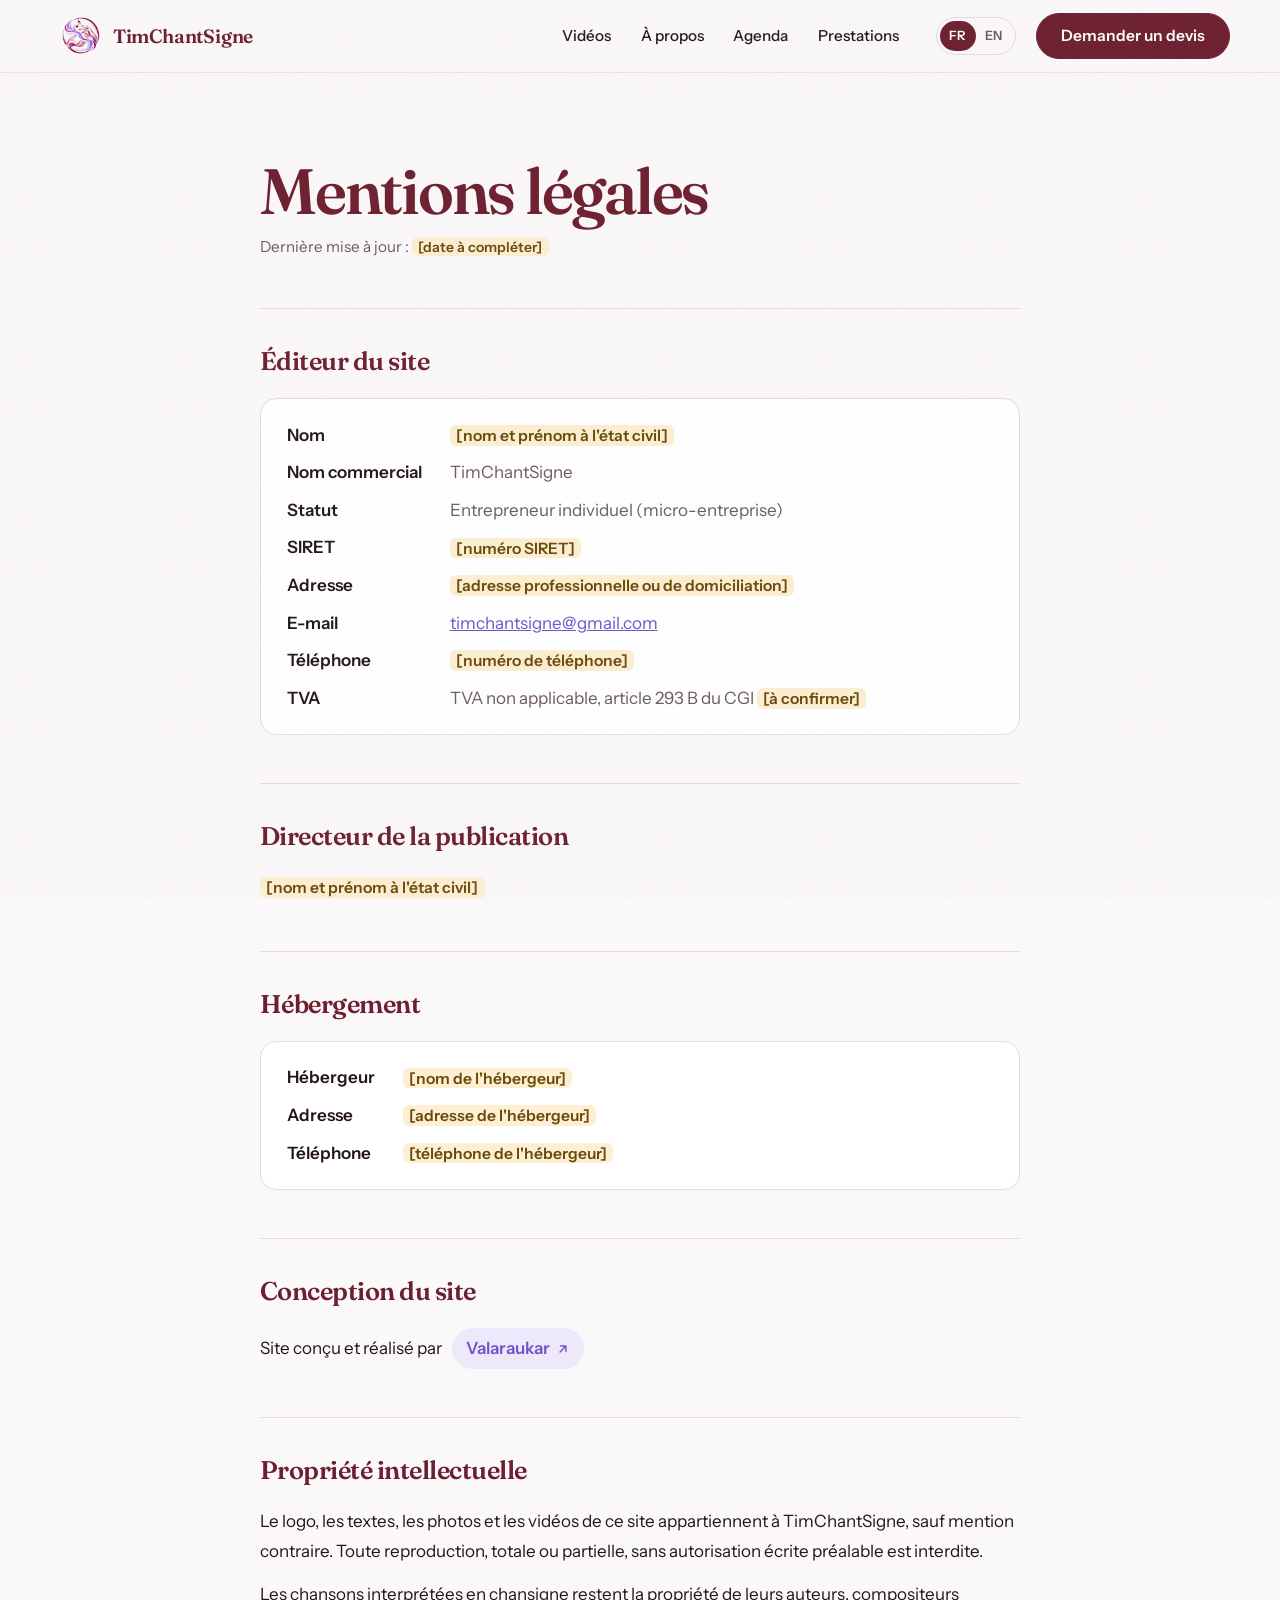
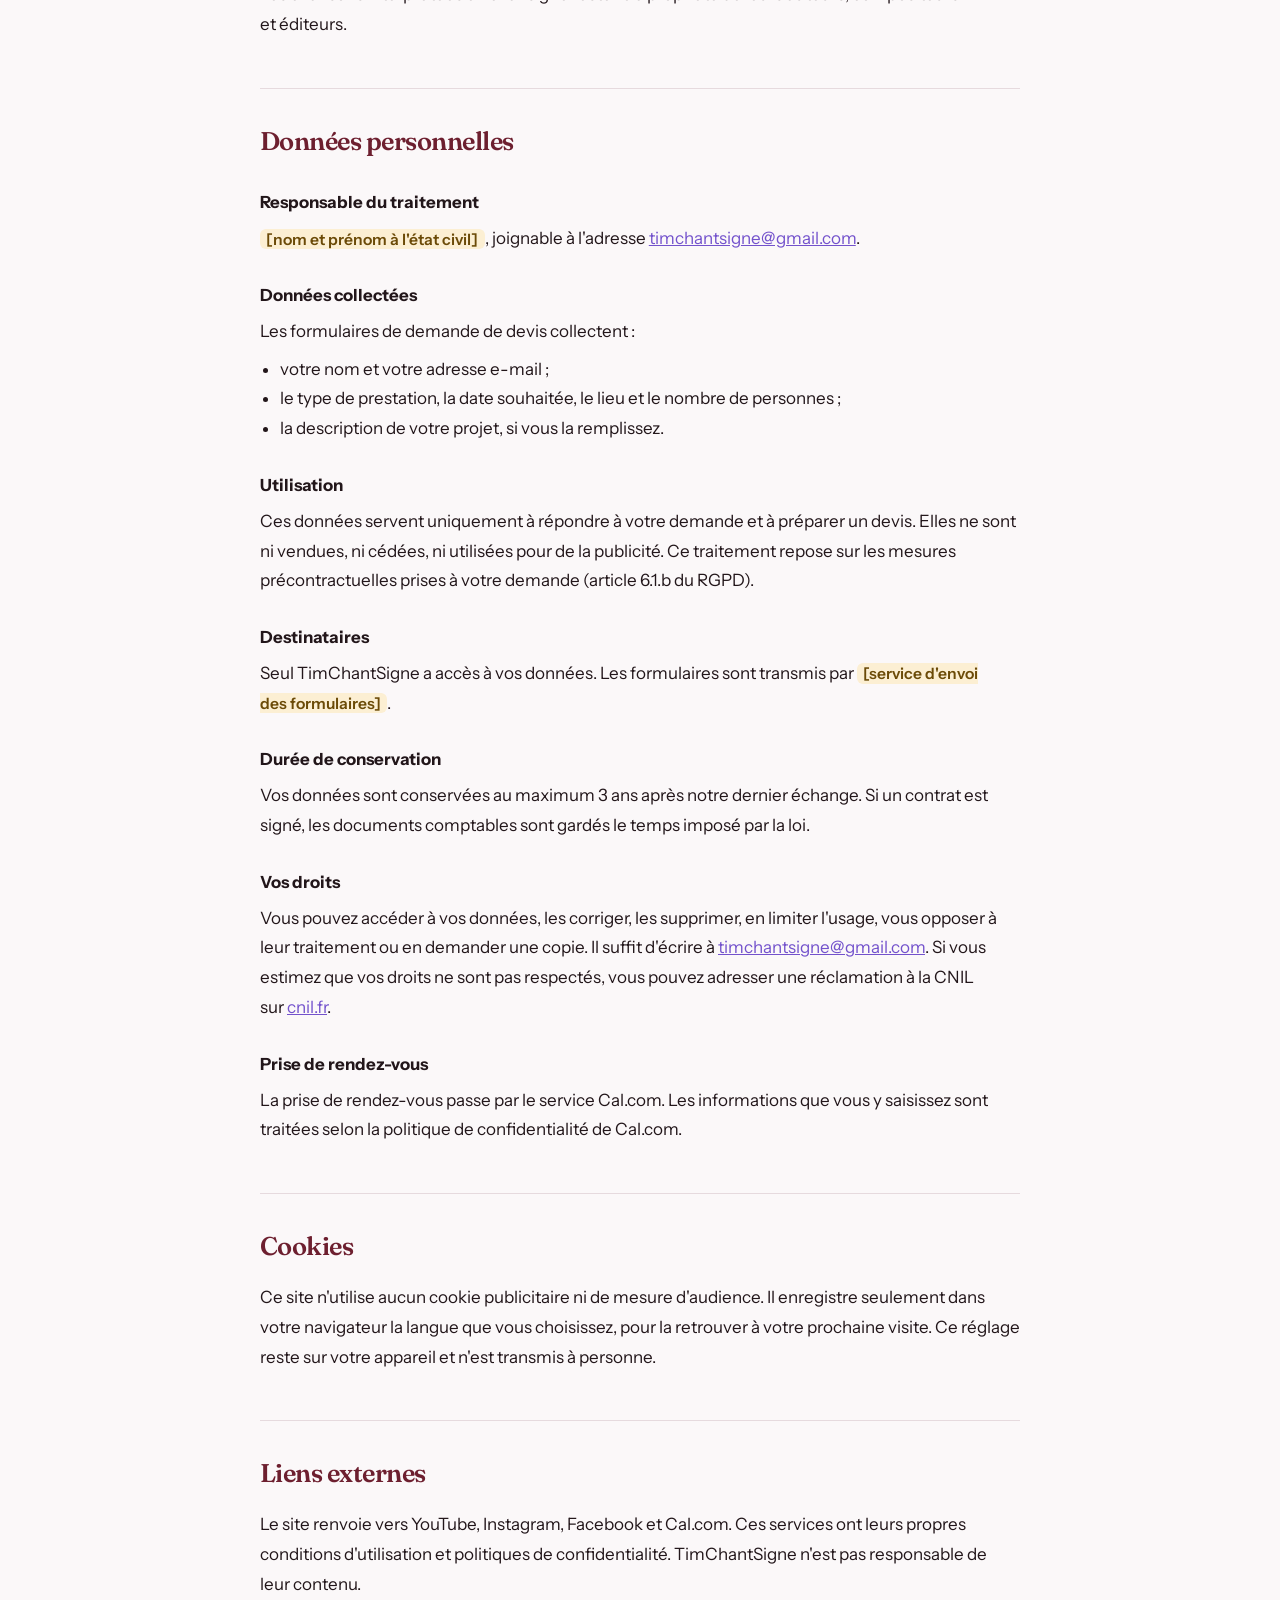
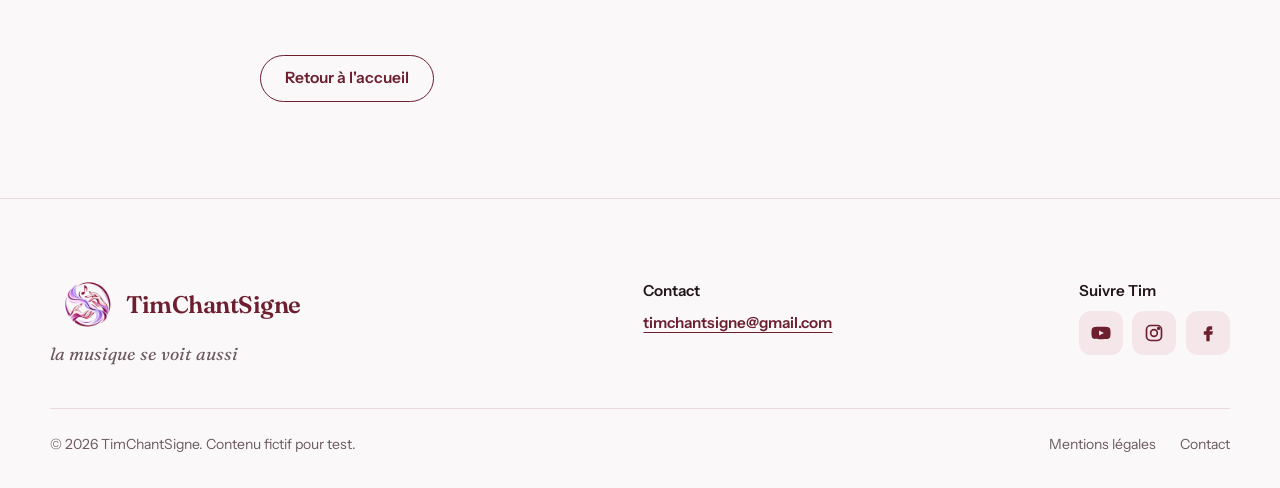
==== commit 92591f0b: "Retrait des chiffres et optimisation du chargement Section des chiffres clés retirée (trop tôt pour " ====
--- a/mentions-legales.html
+++ b/mentions-legales.html
@@ -5,6 +5,8 @@
     <meta charset="UTF-8">
     <meta name="viewport" content="width=device-width, initial-scale=1.0">
     <title>Mentions légales | TimChantSigne</title>
+    <meta name="description"
+        content="Mentions légales et politique de données personnelles du site TimChantSigne.">
     <link rel="icon" href="assets/favicon.ico" sizes="48x48">
     <link rel="icon" href="assets/favicon.svg" type="image/svg+xml">
     <link rel="icon" type="image/png" sizes="32x32" href="assets/favicon-32x32.png">
@@ -14,9 +16,9 @@
     <meta name="theme-color" content="#6D1F2F">
     <link rel="preconnect" href="https://fonts.googleapis.com">
     <link rel="preconnect" href="https://fonts.gstatic.com" crossorigin>
-    <link
-        href="https://fonts.googleapis.com/css2?family=Fraunces:ital,opsz,wght@0,9..144,400..700;1,9..144,400..700&family=Instrument+Sans:wght@400..700&display=swap"
-        rel="stylesheet">
+    <!-- Polices chargées sans bloquer l'affichage -->
+    <link rel="stylesheet" href="https://fonts.googleapis.com/css2?family=Fraunces:ital,opsz,wght@0,9..144,400..700;1,9..144,400..700&family=Instrument+Sans:wght@400..700&display=swap" media="print" onload="this.media='all'">
+    <noscript><link rel="stylesheet" href="https://fonts.googleapis.com/css2?family=Fraunces:ital,opsz,wght@0,9..144,400..700;1,9..144,400..700&family=Instrument+Sans:wght@400..700&display=swap"></noscript>
     <link rel="stylesheet" href="style.css">
 </head>
 
@@ -26,7 +28,7 @@
     <nav class="nav" aria-label="Navigation principale">
         <div class="conteneur">
             <a href="index.html" class="nav__marque">
-                <picture><source srcset="assets/logo-sombre.png" media="(prefers-color-scheme: dark)"><img src="assets/logo-transparent.png" alt=""></picture>
+                <picture><source srcset="assets/logo-sombre-petit.webp" media="(prefers-color-scheme: dark)"><img src="assets/logo-transparent-petit.webp" alt="" width="128" height="128"></picture>
                 TimChantSigne
             </a>
             <ul class="nav__liens" id="menu">
@@ -268,7 +270,7 @@
             <div class="pied__haut">
                 <div>
                     <a href="index.html" class="pied__marque">
-                        <picture><source srcset="assets/logo-sombre.png" media="(prefers-color-scheme: dark)"><img src="assets/logo-transparent.png" alt=""></picture>
+                        <picture><source srcset="assets/logo-sombre-petit.webp" media="(prefers-color-scheme: dark)"><img src="assets/logo-transparent-petit.webp" alt="" width="128" height="128"></picture>
                         TimChantSigne
                     </a>
                     <p class="pied__devise">la musique se voit aussi</p>
--- a/style.css
+++ b/style.css
@@ -188,7 +188,7 @@
 /* ===== Bannière ===== */
 .banniere {
     position: relative; overflow: hidden;
-    padding: clamp(3rem, 8vw, 6.5rem) 0 clamp(6rem, 12vw, 9rem);
+    padding: clamp(3rem, 8vw, 6.5rem) 0 clamp(3.5rem, 9vw, 7rem);
     background:
         radial-gradient(60% 80% at 85% 35%, color-mix(in srgb, var(--lilas) 90%, transparent), transparent 70%),
         radial-gradient(50% 50% at 5% 60%, color-mix(in srgb, var(--rose) 90%, transparent), transparent 70%),
@@ -244,28 +244,13 @@
 .banniere__logo { animation: apparait 1.2s .2s cubic-bezier(.2, .7, .2, 1) both; }
 
 @keyframes monte { from { opacity: 0; transform: translateY(18px); } }
-@keyframes apparait { from { opacity: 0; transform: scale(.92) rotate(-6deg); } }
+@keyframes apparait { from { transform: scale(.92) rotate(-6deg); } }
 @keyframes flotte { 50% { transform: translateY(-10px) rotate(1.5deg); } }
 @keyframes tourne { to { transform: rotate(360deg); } }
 
-/* ===== Chiffres ===== */
-.chiffres { position: relative; z-index: 1; margin-top: clamp(-5rem, -8vw, -3.5rem); }
-.chiffres__grille {
-    display: grid; grid-template-columns: repeat(4, 1fr);
-    background: var(--carte); border: 1px solid var(--bordure); border-radius: var(--rayon-l);
-    box-shadow: var(--ombre);
-}
-.chiffres__grille > div { padding: clamp(1.25rem, 3vw, 2rem) clamp(1rem, 2.5vw, 2rem); }
-.chiffres__grille > div + div { border-left: 1px solid var(--bordure); }
-.chiffres strong {
-    display: block; font-family: var(--serif); font-weight: 500;
-    font-size: clamp(2rem, 4vw, 2.9rem); line-height: 1; letter-spacing: -.03em;
-    font-variant-numeric: tabular-nums lining-nums; color: var(--bordeaux); margin-bottom: .4rem;
-}
-.chiffres span { font-size: .925rem; color: var(--texte-2); }
-
 /* ===== Sections ===== */
 .section { padding: clamp(4.5rem, 10vw, 8rem) 0 clamp(5rem, 11vw, 8.5rem); }
+main > .section:first-child { padding-top: clamp(2rem, 5vw, 3.5rem); }
 .section--teinte {
     background:
         radial-gradient(40% 60% at 100% 0%, color-mix(in srgb, var(--lilas) 70%, transparent), transparent 70%),
@@ -557,9 +542,6 @@
     .banniere .conteneur { grid-template-columns: 1fr; }
     .banniere__logo { grid-row: 1; width: min(62vw, 300px); }
     .video-vedette, .apropos, .panneau { grid-template-columns: 1fr; }
-    .chiffres__grille { grid-template-columns: repeat(2, 1fr); }
-    .chiffres__grille > div:nth-child(3) { border-left: 0; }
-    .chiffres__grille > div:nth-child(n+3) { border-top: 1px solid var(--bordure); }
     .citation { rotate: 0deg; margin-top: 1.5rem; }
     .pied__haut { grid-template-columns: 1fr 1fr; }
     .pied__haut > :first-child { grid-column: 1 / -1; }
